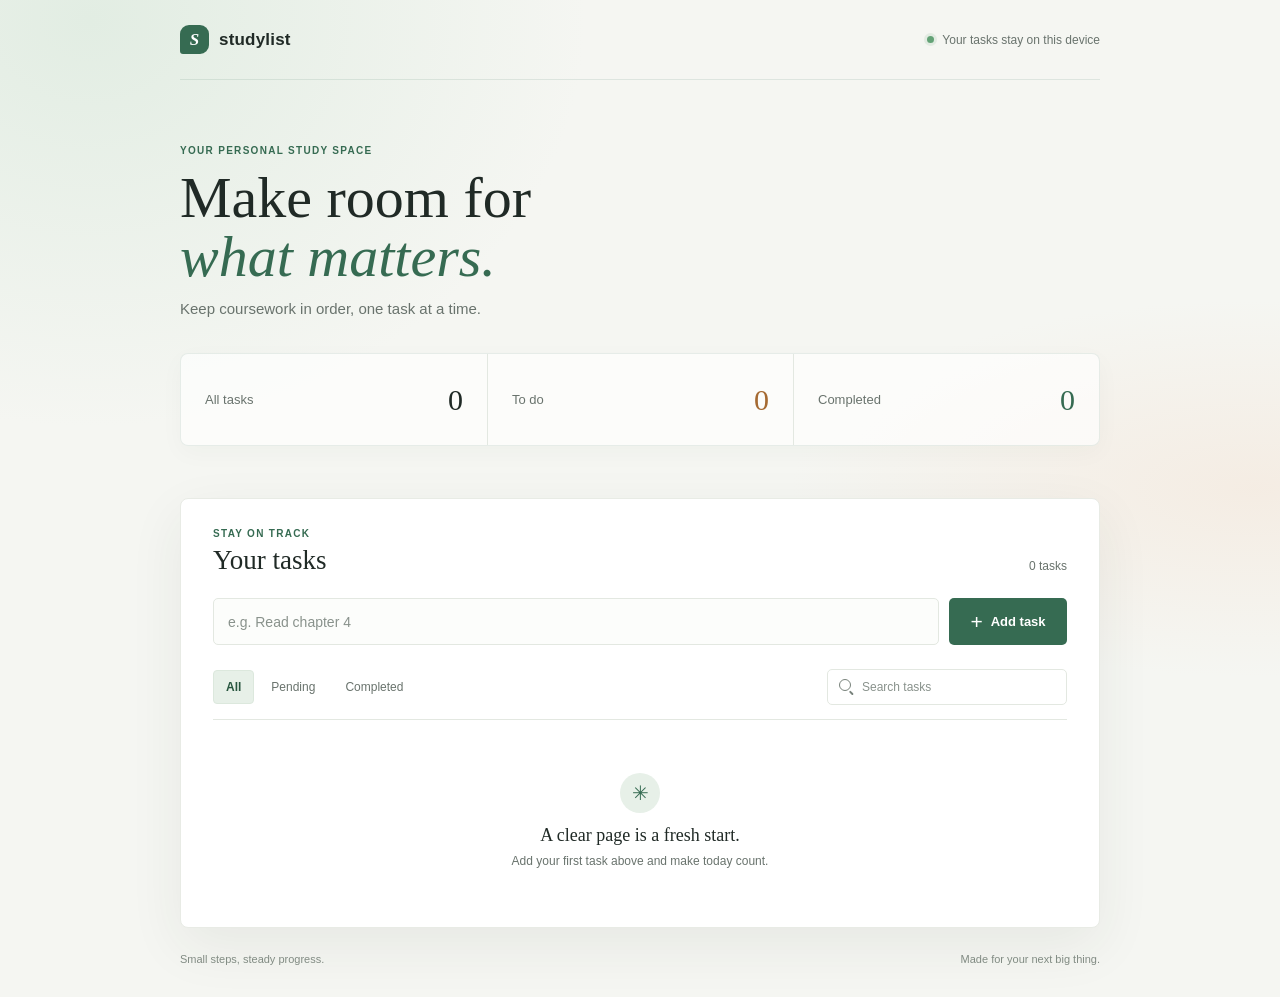
==== index.html @ a967da9e "feat: complete task manager - 4 files" ====
<!doctype html>
<html lang="en">
<head>
  <meta charset="utf-8">
  <meta name="viewport" content="width=device-width, initial-scale=1">
  <meta name="theme-color" content="#f5f6f2">
  <meta name="description" content="A simple, private student task manager that saves tasks in your browser.">
  <title>Studylist | Student Task Manager</title>
  <link rel="stylesheet" href="style.css">
  <script src="script.js" defer></script>
</head>
<body>
  <main class="app-shell">
    <header class="topbar">
      <a class="wordmark" href="#main" aria-label="Studylist home">
        <span class="wordmark-mark" aria-hidden="true">S</span>
        <span>studylist</span>
      </a>
      <p class="privacy-note"><span aria-hidden="true" class="privacy-dot"></span> Your tasks stay on this device</p>
    </header>

    <section class="intro" aria-labelledby="page-title">
      <p class="eyebrow">YOUR PERSONAL STUDY SPACE</p>
      <h1 id="page-title">Make room for<br><span>what matters.</span></h1>
      <p class="intro-copy">Keep coursework in order, one task at a time.</p>
    </section>

    <section class="summary" aria-label="Task summary">
      <article class="summary-item">
        <span class="summary-label">All tasks</span>
        <strong id="total-count" class="summary-value">0</strong>
      </article>
      <article class="summary-item">
        <span class="summary-label">To do</span>
        <strong id="pending-count" class="summary-value">0</strong>
      </article>
      <article class="summary-item">
        <span class="summary-label">Completed</span>
        <strong id="completed-count" class="summary-value">0</strong>
      </article>
    </section>

    <section class="task-area" id="main" aria-labelledby="tasks-heading">
      <div class="section-heading">
        <div>
          <p class="eyebrow">STAY ON TRACK</p>
          <h2 id="tasks-heading">Your tasks</h2>
        </div>
        <span id="task-count-label" class="task-count-label">0 tasks</span>
      </div>

      <form id="task-form" class="task-form" novalidate>
        <label class="visually-hidden" for="task-title">New task title</label>
        <input id="task-title" name="title" type="text" maxlength="160" placeholder="e.g. Read chapter 4" autocomplete="off" aria-describedby="form-feedback">
        <button class="add-button" type="submit"><span aria-hidden="true">+</span> Add task</button>
        <p id="form-feedback" class="form-feedback" role="status" aria-live="polite"></p>
      </form>

      <div class="task-toolbar">
        <div class="filter-group" role="group" aria-label="Filter tasks">
          <button class="filter-button is-active" type="button" data-filter="all" aria-pressed="true">All</button>
          <button class="filter-button" type="button" data-filter="pending" aria-pressed="false">Pending</button>
          <button class="filter-button" type="button" data-filter="completed" aria-pressed="false">Completed</button>
        </div>
        <div class="search-wrap">
          <label class="visually-hidden" for="task-search">Search tasks</label>
          <span class="search-icon" aria-hidden="true"></span>
          <input id="task-search" type="search" placeholder="Search tasks" autocomplete="off">
        </div>
      </div>

      <ul id="task-list" class="task-list" aria-live="polite" aria-relevant="additions removals text"></ul>
      <div id="empty-state" class="empty-state" hidden>
        <span class="empty-icon" aria-hidden="true">✳</span>
        <h3 id="empty-title">A clear page is a fresh start.</h3>
        <p id="empty-message">Add your first task above and make today count.</p>
      </div>
    </section>

    <footer class="footer"><span>Small steps, steady progress.</span><span>Made for your next big thing.</span></footer>
  </main>
</body>
</html>
---- style.css ----
:root {
  color-scheme: light;
  --ink: #202a26;
  --muted: #69736d;
  --paper: #f5f6f2;
  --surface: #fff;
  --line: #e3e8e1;
  --green: #366b52;
  --green-dark: #28563f;
  --green-soft: #e7f0e8;
  --coral: #c35d48;
  --coral-soft: #fbede8;
  --shadow: 0 18px 55px rgb(39 56 44 / 7%);
  font-family: "Avenir Next", Avenir, "Segoe UI", sans-serif;
  font-synthesis: none;
  text-rendering: optimizeLegibility;
}

* { box-sizing: border-box; }

body {
  margin: 0;
  min-width: 320px;
  min-height: 100vh;
  color: var(--ink);
  background:
    radial-gradient(ellipse at 7% 2%, rgb(211 230 215 / 56%), transparent 31rem),
    radial-gradient(ellipse at 98% 49%, rgb(244 226 211 / 48%), transparent 29rem),
    var(--paper);
}

button, input { font: inherit; }
button { color: inherit; }
button:focus-visible, input:focus-visible, a:focus-visible {
  outline: 3px solid #89ad92;
  outline-offset: 3px;
}

.app-shell { width: min(100% - 48px, 920px); margin: 0 auto; }
.topbar { height: 80px; display: flex; align-items: center; justify-content: space-between; border-bottom: 1px solid rgb(54 107 82 / 12%); }
.wordmark { display: inline-flex; align-items: center; gap: 10px; color: var(--ink); text-decoration: none; font-size: 17px; font-weight: 750; letter-spacing: .2px; }
.wordmark-mark { display: grid; width: 29px; height: 29px; place-items: center; border-radius: 9px 9px 9px 3px; color: #fff; background: var(--green); font-family: Georgia, serif; font-size: 17px; font-style: italic; }
.privacy-note { display: flex; align-items: center; gap: 8px; margin: 0; color: var(--muted); font-size: 12px; }
.privacy-dot { width: 7px; height: 7px; border-radius: 50%; background: #63a276; box-shadow: 0 0 0 3px rgb(99 162 118 / 13%); }

.intro { padding: 65px 0 36px; }
.eyebrow { margin: 0 0 12px; color: var(--green); font-size: 10px; font-weight: 800; letter-spacing: 1.3px; }
h1, h2, h3, p { margin-top: 0; }
h1 { margin-bottom: 14px; font-family: Georgia, "Times New Roman", serif; font-size: clamp(43px, 5vw, 58px); font-weight: 500; line-height: 1.02; letter-spacing: 0; }
h1 span { color: var(--green); font-style: italic; }
.intro-copy { margin-bottom: 0; color: var(--muted); font-size: 15px; }

.summary { display: grid; grid-template-columns: repeat(3, 1fr); margin-bottom: 52px; overflow: hidden; border: 1px solid rgb(54 107 82 / 11%); border-radius: 8px; background: rgb(255 255 255 / 64%); box-shadow: 0 7px 24px rgb(39 56 44 / 3%); }
.summary-item { display: flex; min-height: 91px; align-items: center; justify-content: space-between; padding: 18px 24px; }
.summary-item + .summary-item { border-left: 1px solid var(--line); }
.summary-label { color: var(--muted); font-size: 13px; }
.summary-value { font-family: Georgia, "Times New Roman", serif; font-size: 30px; font-weight: 500; }
.summary-item:nth-child(2) .summary-value { color: #a56a32; }
.summary-item:nth-child(3) .summary-value { color: var(--green); }

.task-area { padding: 29px 32px 28px; border: 1px solid #e8ebe5; border-radius: 8px; background: var(--surface); box-shadow: var(--shadow); }
.section-heading { display: flex; align-items: end; justify-content: space-between; margin-bottom: 22px; }
.section-heading .eyebrow { margin-bottom: 6px; }
h2 { margin-bottom: 0; font-family: Georgia, "Times New Roman", serif; font-size: 27px; font-weight: 500; }
.task-count-label { padding-bottom: 3px; color: var(--muted); font-size: 12px; }
.task-form { position: relative; display: grid; grid-template-columns: 1fr auto; gap: 10px; margin-bottom: 24px; }
.task-form input, .search-wrap input { width: 100%; min-width: 0; border: 1px solid var(--line); border-radius: 5px; color: var(--ink); background: #fcfdfb; }
.task-form input { height: 47px; padding: 0 14px; font-size: 14px; }
.task-form input::placeholder, .search-wrap input::placeholder { color: #89928c; }
.add-button { display: inline-flex; min-width: 118px; height: 47px; align-items: center; justify-content: center; gap: 8px; border: 0; border-radius: 5px; color: #fff; background: var(--green); cursor: pointer; font-size: 13px; font-weight: 700; transition: background .15s ease, transform .15s ease; }
.add-button span { font-size: 21px; font-weight: 400; line-height: 1; }
.add-button:hover { background: var(--green-dark); }
.add-button:active { transform: translateY(1px); }
.form-feedback { position: absolute; top: 100%; left: 2px; min-height: 17px; margin: 3px 0 0; color: var(--coral); font-size: 12px; }
.task-toolbar { display: flex; align-items: center; justify-content: space-between; gap: 16px; padding-bottom: 14px; border-bottom: 1px solid var(--line); }
.filter-group { display: flex; align-items: center; gap: 4px; }
.filter-button { min-height: 34px; padding: 0 12px; border: 1px solid transparent; border-radius: 4px; color: var(--muted); background: transparent; cursor: pointer; font-size: 12px; transition: color .15s ease, background .15s ease, border-color .15s ease; }
.filter-button:hover { color: var(--green-dark); background: #f5f8f4; }
.filter-button.is-active { border-color: #dce8dd; color: var(--green-dark); background: var(--green-soft); font-weight: 700; }
.search-wrap { position: relative; width: min(240px, 42%); }
.search-wrap input { height: 36px; padding: 0 12px 0 34px; background: #fff; font-size: 12px; }
.search-icon { position: absolute; z-index: 1; top: 10px; left: 12px; width: 12px; height: 12px; border: 1.6px solid #78827b; border-radius: 50%; pointer-events: none; }
.search-icon::after { position: absolute; right: -4px; bottom: -3px; width: 5px; height: 1.5px; transform: rotate(45deg); border-radius: 2px; background: #78827b; content: ""; }

.task-list { display: grid; gap: 9px; margin: 0; padding: 15px 0 0; list-style: none; }
.task-row { display: grid; grid-template-columns: 22px 1fr auto; align-items: center; gap: 12px; min-height: 62px; padding: 10px 11px; border: 1px solid #edf0eb; border-radius: 5px; animation: arrive .22s ease both; }
@keyframes arrive { from { opacity: 0; transform: translateY(4px); } to { opacity: 1; transform: translateY(0); } }
.toggle-button { display: grid; width: 22px; height: 22px; place-items: center; padding: 0; border: 1.5px solid #b8c2b9; border-radius: 50%; color: #fff; background: #fff; cursor: pointer; transition: border-color .15s ease, background .15s ease; }
.toggle-button:hover { border-color: var(--green); }
.task-row.is-completed .toggle-button { border-color: var(--green); background: var(--green); }
.checkmark { display: none; width: 9px; height: 5px; transform: rotate(-45deg); border-bottom: 1.5px solid #fff; border-left: 1.5px solid #fff; }
.task-row.is-completed .checkmark { display: block; }
.task-title { min-width: 0; overflow-wrap: anywhere; color: #2e3732; font-size: 13px; line-height: 1.45; }
.task-row.is-completed .task-title { color: #929a94; text-decoration: line-through; text-decoration-color: #aeb8b0; }
.task-actions { display: flex; align-items: center; gap: 12px; }
.status-badge { padding: 5px 8px; border-radius: 3px; color: #956329; background: #faf1e2; font-size: 10px; font-weight: 700; white-space: nowrap; }
.task-row.is-completed .status-badge { color: var(--green); background: var(--green-soft); }
.delete-button { display: grid; width: 30px; height: 30px; place-items: center; padding: 0; border: 0; border-radius: 4px; color: #9aa29c; background: transparent; cursor: pointer; font-size: 18px; line-height: 1; transition: color .15s ease, background .15s ease; }
.delete-button:hover { color: var(--coral); background: var(--coral-soft); }
.empty-state { padding: 38px 12px 29px; text-align: center; }
.empty-state[hidden] { display: none; }
.empty-icon { display: inline-grid; width: 40px; height: 40px; place-items: center; margin-bottom: 12px; border-radius: 50%; color: var(--green); background: var(--green-soft); font-size: 20px; }
.empty-state h3 { margin-bottom: 6px; font-family: Georgia, "Times New Roman", serif; font-size: 18px; font-weight: 500; }
.empty-state p { margin-bottom: 0; color: var(--muted); font-size: 12px; line-height: 1.5; }
.visually-hidden { position: absolute; width: 1px; height: 1px; padding: 0; overflow: hidden; clip: rect(0, 0, 0, 0); white-space: nowrap; border: 0; }
.footer { display: flex; justify-content: space-between; padding: 25px 0 32px; color: #818b83; font-size: 11px; }

@media (max-width: 640px) {
  .app-shell { width: min(100% - 32px, 500px); }
  .topbar { height: 67px; }
  .privacy-note { font-size: 10px; }
  .intro { padding: 46px 0 27px; }
  h1 { font-size: 45px; }
  .intro-copy { font-size: 13px; }
  .summary { margin-bottom: 30px; }
  .summary-item { min-height: 74px; align-items: flex-start; flex-direction: column-reverse; justify-content: center; gap: 3px; padding: 12px; }
  .summary-label { font-size: 11px; }
  .summary-value { font-size: 25px; }
  .task-area { padding: 22px 16px 19px; }
  .section-heading { margin-bottom: 19px; }
  h2 { font-size: 24px; }
  .task-form { grid-template-columns: 1fr auto; gap: 7px; margin-bottom: 29px; }
  .task-form input { height: 45px; padding: 0 10px; font-size: 13px; }
  .add-button { min-width: 95px; height: 45px; gap: 4px; font-size: 12px; }
  .task-toolbar { align-items: stretch; flex-direction: column-reverse; gap: 10px; }
  .search-wrap { width: 100%; }
  .search-wrap input { height: 39px; font-size: 13px; }
  .search-icon { top: 11px; }
  .filter-group { justify-content: space-between; }
  .filter-button { flex: 1; }
  .task-list { padding-top: 11px; }
  .task-row { grid-template-columns: 22px minmax(0, 1fr) auto; gap: 8px; padding: 9px 7px; }
  .task-actions { gap: 5px; }
  .status-badge { padding: 4px 6px; font-size: 9px; }
  .delete-button { width: 27px; height: 27px; }
  .footer { gap: 12px; font-size: 9px; }
}

@media (max-width: 370px) {
  .app-shell { width: calc(100% - 24px); }
  .privacy-note { font-size: 9px; }
  h1 { font-size: 38px; }
  .task-area { padding-right: 12px; padding-left: 12px; }
  .task-actions { gap: 2px; }
  .status-badge { padding-right: 4px; padding-left: 4px; }
}
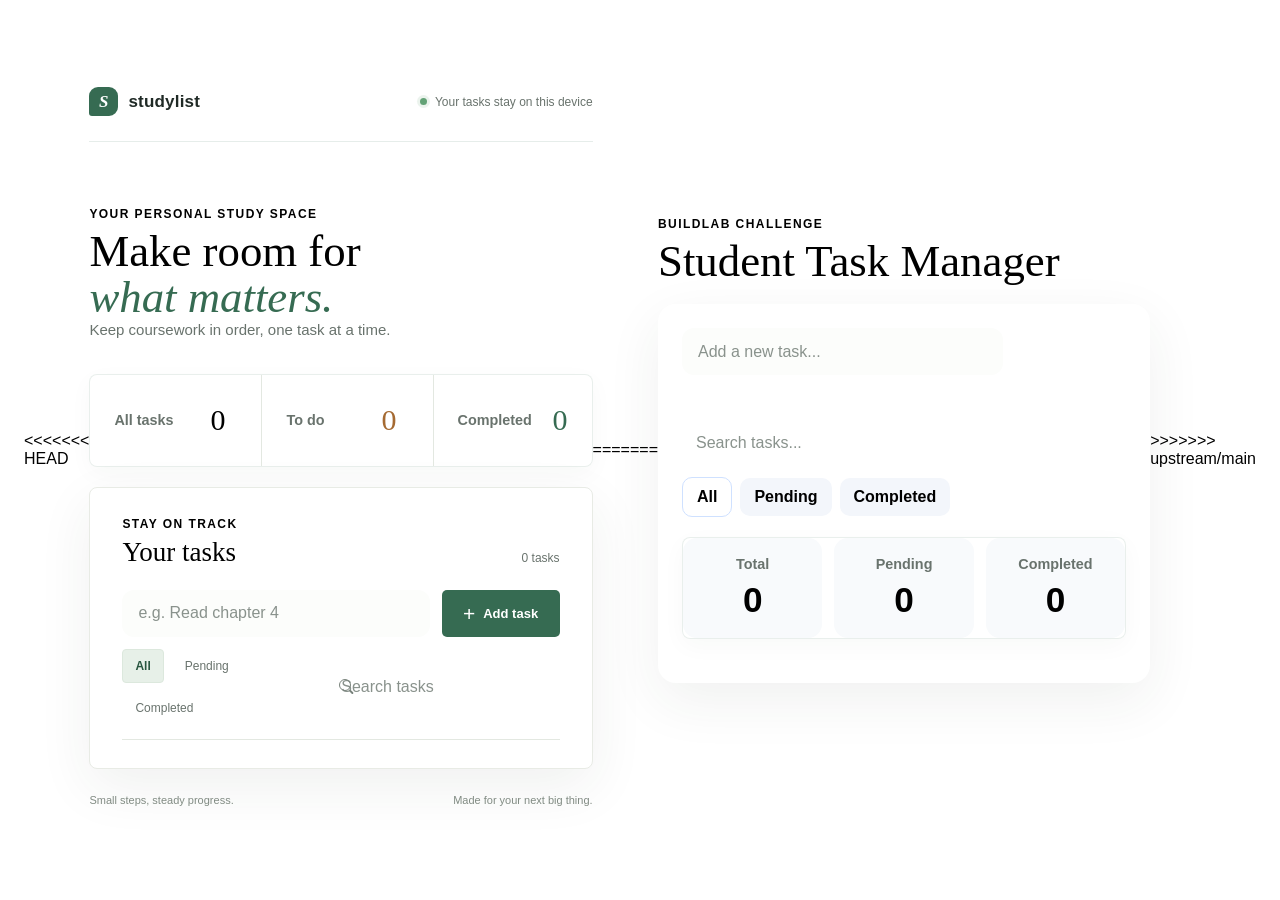
==== commit 5f56b88a: "fix: resolve merge conflicts with main" ====
--- a/index.html
+++ b/index.html
@@ -1,3 +1,4 @@
+<<<<<<< HEAD
 <!doctype html>
 <html lang="en">
 <head>
@@ -81,3 +82,79 @@
   </main>
 </body>
 </html>
+=======
+<!DOCTYPE html>
+<html lang="en">
+  <head>
+    <meta charset="UTF-8" />
+    <meta name="viewport" content="width=device-width, initial-scale=1.0" />
+    <title>Student Task Manager</title>
+    <link rel="stylesheet" href="style.css" />
+  </head>
+  <body>
+    <div class="app">
+      <header class="header">
+        <div>
+          <p class="eyebrow">BuildLab Challenge</p>
+          <h1>Student Task Manager</h1>
+        </div>
+      </header>
+
+      <main class="panel">
+        <form id="task-form" class="task-form" novalidate>
+          <label for="task-input" class="sr-only">Add a task</label>
+          <input
+            id="task-input"
+            type="text"
+            maxlength="120"
+            placeholder="Add a new task..."
+            aria-label="Task title"
+          />
+          <button type="submit" class="primary-btn">Add Task</button>
+        </form>
+
+        <p id="feedback" class="feedback" aria-live="polite"></p>
+
+        <section class="toolbar" aria-label="Task controls">
+          <div class="search-wrap">
+            <label for="search-input" class="sr-only">Search tasks</label>
+            <input
+              id="search-input"
+              type="search"
+              placeholder="Search tasks..."
+              aria-label="Search tasks"
+            />
+          </div>
+
+          <div class="filter-group" role="group" aria-label="Filter tasks">
+            <button class="filter-btn active" data-filter="all" type="button">All</button>
+            <button class="filter-btn" data-filter="pending" type="button">Pending</button>
+            <button class="filter-btn" data-filter="completed" type="button">Completed</button>
+          </div>
+        </section>
+
+        <section class="summary" aria-label="Task summary">
+          <div class="summary-card">
+            <span class="summary-label">Total</span>
+            <strong id="total-count">0</strong>
+          </div>
+          <div class="summary-card">
+            <span class="summary-label">Pending</span>
+            <strong id="pending-count">0</strong>
+          </div>
+          <div class="summary-card">
+            <span class="summary-label">Completed</span>
+            <strong id="completed-count">0</strong>
+          </div>
+        </section>
+
+        <section>
+          <ul id="task-list" class="task-list" aria-live="polite"></ul>
+        </section>
+      </main>
+    </div>
+
+    <script src="script.js"></script>
+  </body>
+</html>
+>>>>>>> upstream/main
--- a/style.css
+++ b/style.css
@@ -1,4 +1,5 @@
 :root {
+<<<<<<< HEAD
   color-scheme: light;
   --ink: #202a26;
   --muted: #69736d;
@@ -144,3 +145,360 @@
   .task-actions { gap: 2px; }
   .status-badge { padding-right: 4px; padding-left: 4px; }
 }
+=======
+  --bg: #f4f7fb;
+  --panel: #ffffff;
+  --primary: #2f6fed;
+  --primary-dark: #1f56c5;
+  --accent: #eaf1ff;
+  --text: #1f2937;
+  --muted: #6b7280;
+  --border: #dfe7f5;
+  --completed: #1f9d68;
+  --completed-soft: #e9f9f1;
+  --danger: #d93b4f;
+  --danger-soft: #fdecef;
+  --shadow: 0 10px 30px rgba(31, 41, 55, 0.08);
+}
+
+* {
+  box-sizing: border-box;
+}
+
+html, body {
+  margin: 0;
+  min-height: 100%;
+  font-family: Arial, Helvetica, sans-serif;
+  background: var(--bg);
+  color: var(--text);
+}
+
+body {
+  min-height: 100vh;
+  display: flex;
+  align-items: center;
+  justify-content: center;
+  padding: 24px;
+}
+
+button, input {
+  font: inherit;
+}
+
+.app {
+  width: min(100%, 900px);
+}
+
+.header {
+  margin-bottom: 20px;
+}
+
+.eyebrow {
+  margin: 0 0 8px;
+  text-transform: uppercase;
+  letter-spacing: 0.12em;
+  font-size: 0.75rem;
+  color: var(--primary);
+  font-weight: 700;
+}
+
+h1 {
+  margin: 0;
+  font-size: clamp(2rem, 4vw, 2.8rem);
+}
+
+.panel {
+  background: var(--panel);
+  border: 1px solid var(--border);
+  border-radius: 18px;
+  box-shadow: var(--shadow);
+  padding: 24px;
+}
+
+.task-form {
+  display: flex;
+  gap: 12px;
+  align-items: center;
+  margin-bottom: 12px;
+}
+
+.task-form input {
+  flex: 1;
+  min-width: 0;
+  border: 1px solid var(--border);
+  border-radius: 12px;
+  padding: 14px 16px;
+  font-size: 1rem;
+  transition: border-color 0.2s ease, box-shadow 0.2s ease;
+}
+
+.task-form input:focus,
+.search-wrap input:focus {
+  outline: none;
+  border-color: var(--primary);
+  box-shadow: 0 0 0 3px rgba(47, 111, 237, 0.12);
+}
+
+.primary-btn,
+.filter-btn,
+.task-toggle,
+.task-delete {
+  border: none;
+  border-radius: 10px;
+  cursor: pointer;
+  transition: transform 0.2s ease, opacity 0.2s ease;
+}
+
+.primary-btn:hover,
+.filter-btn:hover,
+.task-toggle:hover,
+.task-delete:hover {
+  transform: translateY(-1px);
+}
+
+.primary-btn {
+  background: var(--primary);
+  color: white;
+  padding: 14px 20px;
+  font-weight: 700;
+}
+
+.primary-btn:hover {
+  background: var(--primary-dark);
+}
+
+.feedback {
+  min-height: 22px;
+  margin: 0 0 16px;
+  color: var(--danger);
+  font-weight: 600;
+}
+
+.toolbar {
+  display: flex;
+  justify-content: space-between;
+  gap: 16px;
+  align-items: center;
+  flex-wrap: wrap;
+  margin-bottom: 20px;
+}
+
+.search-wrap {
+  flex: 1 1 260px;
+}
+
+.search-wrap input {
+  width: 100%;
+  border: 1px solid var(--border);
+  border-radius: 12px;
+  padding: 12px 14px;
+  font-size: 1rem;
+}
+
+.filter-group {
+  display: flex;
+  gap: 8px;
+  flex-wrap: wrap;
+}
+
+.filter-btn {
+  background: #f3f6fb;
+  color: var(--text);
+  padding: 10px 14px;
+  font-weight: 600;
+}
+
+.filter-btn.active {
+  background: var(--accent);
+  color: var(--primary);
+  border: 1px solid #cfe1ff;
+}
+
+.summary {
+  display: grid;
+  grid-template-columns: repeat(3, minmax(0, 1fr));
+  gap: 12px;
+  margin-bottom: 20px;
+}
+
+.summary-card {
+  background: #f8fafc;
+  border: 1px solid var(--border);
+  border-radius: 14px;
+  padding: 18px 16px;
+  display: flex;
+  flex-direction: column;
+  gap: 8px;
+  align-items: center;
+  justify-content: center;
+  text-align: center;
+}
+
+.summary-label {
+  color: var(--muted);
+  font-weight: 600;
+  font-size: 0.9rem;
+}
+
+.summary-card strong {
+  font-size: clamp(1.6rem, 3vw, 2.2rem);
+}
+
+.task-list {
+  list-style: none;
+  margin: 0;
+  padding: 0;
+  display: flex;
+  flex-direction: column;
+  gap: 12px;
+}
+
+.task-item {
+  display: flex;
+  align-items: center;
+  justify-content: space-between;
+  gap: 12px;
+  background: #f9fbff;
+  border: 1px solid var(--border);
+  border-radius: 14px;
+  padding: 14px 16px;
+}
+
+.task-main {
+  display: flex;
+  align-items: center;
+  gap: 12px;
+  min-width: 0;
+  flex: 1;
+}
+
+.task-status {
+  width: 18px;
+  height: 18px;
+  border: 2px solid var(--muted);
+  border-radius: 50%;
+  background: white;
+  display: inline-flex;
+  align-items: center;
+  justify-content: center;
+  flex-shrink: 0;
+  position: relative;
+}
+
+.task-item.completed .task-status {
+  background: var(--completed-soft);
+  border-color: var(--completed);
+}
+
+.task-item.completed .task-status::after {
+  content: "";
+  width: 8px;
+  height: 8px;
+  border-radius: 50%;
+  background: var(--completed);
+}
+
+.task-text {
+  font-size: 1rem;
+  word-break: break-word;
+  min-width: 0;
+}
+
+.task-item.completed .task-text {
+  text-decoration: line-through;
+  color: var(--muted);
+}
+
+.task-meta {
+  display: flex;
+  align-items: center;
+  gap: 8px;
+  flex-shrink: 0;
+}
+
+.task-toggle {
+  background: #e8f4ee;
+  color: #0f7a4a;
+  padding: 8px 10px;
+  font-weight: 700;
+  min-width: 92px;
+}
+
+.task-delete {
+  background: var(--danger-soft);
+  color: var(--danger);
+  padding: 8px 10px;
+  font-weight: 700;
+}
+
+.empty-state {
+  border: 1px dashed var(--border);
+  border-radius: 14px;
+  padding: 32px 20px;
+  text-align: center;
+  color: var(--muted);
+  background: #fbfcff;
+  font-size: 1rem;
+}
+
+.sr-only {
+  position: absolute;
+  width: 1px;
+  height: 1px;
+  padding: 0;
+  margin: -1px;
+  overflow: hidden;
+  clip: rect(0, 0, 0, 0);
+  border: 0;
+}
+
+@media (max-width: 640px) {
+  body {
+    padding: 16px;
+  }
+
+  .panel {
+    padding: 18px;
+  }
+
+  .task-form {
+    flex-direction: column;
+    align-items: stretch;
+  }
+
+  .primary-btn {
+    width: 100%;
+  }
+
+  .toolbar {
+    align-items: stretch;
+  }
+
+  .filter-group {
+    width: 100%;
+  }
+
+  .filter-btn {
+    flex: 1;
+  }
+
+  .summary {
+    grid-template-columns: 1fr;
+  }
+
+  .task-item {
+    flex-direction: column;
+    align-items: stretch;
+  }
+
+  .task-meta {
+    width: 100%;
+    justify-content: space-between;
+  }
+
+  .task-toggle,
+  .task-delete {
+    flex: 1;
+  }
+}
+>>>>>>> upstream/main
--- a/style.css
+++ b/style.css
@@ -1,4 +1,5 @@
 :root {
+<<<<<<< HEAD
   color-scheme: light;
   --ink: #202a26;
   --muted: #69736d;
@@ -144,3 +145,360 @@
   .task-actions { gap: 2px; }
   .status-badge { padding-right: 4px; padding-left: 4px; }
 }
+=======
+  --bg: #f4f7fb;
+  --panel: #ffffff;
+  --primary: #2f6fed;
+  --primary-dark: #1f56c5;
+  --accent: #eaf1ff;
+  --text: #1f2937;
+  --muted: #6b7280;
+  --border: #dfe7f5;
+  --completed: #1f9d68;
+  --completed-soft: #e9f9f1;
+  --danger: #d93b4f;
+  --danger-soft: #fdecef;
+  --shadow: 0 10px 30px rgba(31, 41, 55, 0.08);
+}
+
+* {
+  box-sizing: border-box;
+}
+
+html, body {
+  margin: 0;
+  min-height: 100%;
+  font-family: Arial, Helvetica, sans-serif;
+  background: var(--bg);
+  color: var(--text);
+}
+
+body {
+  min-height: 100vh;
+  display: flex;
+  align-items: center;
+  justify-content: center;
+  padding: 24px;
+}
+
+button, input {
+  font: inherit;
+}
+
+.app {
+  width: min(100%, 900px);
+}
+
+.header {
+  margin-bottom: 20px;
+}
+
+.eyebrow {
+  margin: 0 0 8px;
+  text-transform: uppercase;
+  letter-spacing: 0.12em;
+  font-size: 0.75rem;
+  color: var(--primary);
+  font-weight: 700;
+}
+
+h1 {
+  margin: 0;
+  font-size: clamp(2rem, 4vw, 2.8rem);
+}
+
+.panel {
+  background: var(--panel);
+  border: 1px solid var(--border);
+  border-radius: 18px;
+  box-shadow: var(--shadow);
+  padding: 24px;
+}
+
+.task-form {
+  display: flex;
+  gap: 12px;
+  align-items: center;
+  margin-bottom: 12px;
+}
+
+.task-form input {
+  flex: 1;
+  min-width: 0;
+  border: 1px solid var(--border);
+  border-radius: 12px;
+  padding: 14px 16px;
+  font-size: 1rem;
+  transition: border-color 0.2s ease, box-shadow 0.2s ease;
+}
+
+.task-form input:focus,
+.search-wrap input:focus {
+  outline: none;
+  border-color: var(--primary);
+  box-shadow: 0 0 0 3px rgba(47, 111, 237, 0.12);
+}
+
+.primary-btn,
+.filter-btn,
+.task-toggle,
+.task-delete {
+  border: none;
+  border-radius: 10px;
+  cursor: pointer;
+  transition: transform 0.2s ease, opacity 0.2s ease;
+}
+
+.primary-btn:hover,
+.filter-btn:hover,
+.task-toggle:hover,
+.task-delete:hover {
+  transform: translateY(-1px);
+}
+
+.primary-btn {
+  background: var(--primary);
+  color: white;
+  padding: 14px 20px;
+  font-weight: 700;
+}
+
+.primary-btn:hover {
+  background: var(--primary-dark);
+}
+
+.feedback {
+  min-height: 22px;
+  margin: 0 0 16px;
+  color: var(--danger);
+  font-weight: 600;
+}
+
+.toolbar {
+  display: flex;
+  justify-content: space-between;
+  gap: 16px;
+  align-items: center;
+  flex-wrap: wrap;
+  margin-bottom: 20px;
+}
+
+.search-wrap {
+  flex: 1 1 260px;
+}
+
+.search-wrap input {
+  width: 100%;
+  border: 1px solid var(--border);
+  border-radius: 12px;
+  padding: 12px 14px;
+  font-size: 1rem;
+}
+
+.filter-group {
+  display: flex;
+  gap: 8px;
+  flex-wrap: wrap;
+}
+
+.filter-btn {
+  background: #f3f6fb;
+  color: var(--text);
+  padding: 10px 14px;
+  font-weight: 600;
+}
+
+.filter-btn.active {
+  background: var(--accent);
+  color: var(--primary);
+  border: 1px solid #cfe1ff;
+}
+
+.summary {
+  display: grid;
+  grid-template-columns: repeat(3, minmax(0, 1fr));
+  gap: 12px;
+  margin-bottom: 20px;
+}
+
+.summary-card {
+  background: #f8fafc;
+  border: 1px solid var(--border);
+  border-radius: 14px;
+  padding: 18px 16px;
+  display: flex;
+  flex-direction: column;
+  gap: 8px;
+  align-items: center;
+  justify-content: center;
+  text-align: center;
+}
+
+.summary-label {
+  color: var(--muted);
+  font-weight: 600;
+  font-size: 0.9rem;
+}
+
+.summary-card strong {
+  font-size: clamp(1.6rem, 3vw, 2.2rem);
+}
+
+.task-list {
+  list-style: none;
+  margin: 0;
+  padding: 0;
+  display: flex;
+  flex-direction: column;
+  gap: 12px;
+}
+
+.task-item {
+  display: flex;
+  align-items: center;
+  justify-content: space-between;
+  gap: 12px;
+  background: #f9fbff;
+  border: 1px solid var(--border);
+  border-radius: 14px;
+  padding: 14px 16px;
+}
+
+.task-main {
+  display: flex;
+  align-items: center;
+  gap: 12px;
+  min-width: 0;
+  flex: 1;
+}
+
+.task-status {
+  width: 18px;
+  height: 18px;
+  border: 2px solid var(--muted);
+  border-radius: 50%;
+  background: white;
+  display: inline-flex;
+  align-items: center;
+  justify-content: center;
+  flex-shrink: 0;
+  position: relative;
+}
+
+.task-item.completed .task-status {
+  background: var(--completed-soft);
+  border-color: var(--completed);
+}
+
+.task-item.completed .task-status::after {
+  content: "";
+  width: 8px;
+  height: 8px;
+  border-radius: 50%;
+  background: var(--completed);
+}
+
+.task-text {
+  font-size: 1rem;
+  word-break: break-word;
+  min-width: 0;
+}
+
+.task-item.completed .task-text {
+  text-decoration: line-through;
+  color: var(--muted);
+}
+
+.task-meta {
+  display: flex;
+  align-items: center;
+  gap: 8px;
+  flex-shrink: 0;
+}
+
+.task-toggle {
+  background: #e8f4ee;
+  color: #0f7a4a;
+  padding: 8px 10px;
+  font-weight: 700;
+  min-width: 92px;
+}
+
+.task-delete {
+  background: var(--danger-soft);
+  color: var(--danger);
+  padding: 8px 10px;
+  font-weight: 700;
+}
+
+.empty-state {
+  border: 1px dashed var(--border);
+  border-radius: 14px;
+  padding: 32px 20px;
+  text-align: center;
+  color: var(--muted);
+  background: #fbfcff;
+  font-size: 1rem;
+}
+
+.sr-only {
+  position: absolute;
+  width: 1px;
+  height: 1px;
+  padding: 0;
+  margin: -1px;
+  overflow: hidden;
+  clip: rect(0, 0, 0, 0);
+  border: 0;
+}
+
+@media (max-width: 640px) {
+  body {
+    padding: 16px;
+  }
+
+  .panel {
+    padding: 18px;
+  }
+
+  .task-form {
+    flex-direction: column;
+    align-items: stretch;
+  }
+
+  .primary-btn {
+    width: 100%;
+  }
+
+  .toolbar {
+    align-items: stretch;
+  }
+
+  .filter-group {
+    width: 100%;
+  }
+
+  .filter-btn {
+    flex: 1;
+  }
+
+  .summary {
+    grid-template-columns: 1fr;
+  }
+
+  .task-item {
+    flex-direction: column;
+    align-items: stretch;
+  }
+
+  .task-meta {
+    width: 100%;
+    justify-content: space-between;
+  }
+
+  .task-toggle,
+  .task-delete {
+    flex: 1;
+  }
+}
+>>>>>>> upstream/main
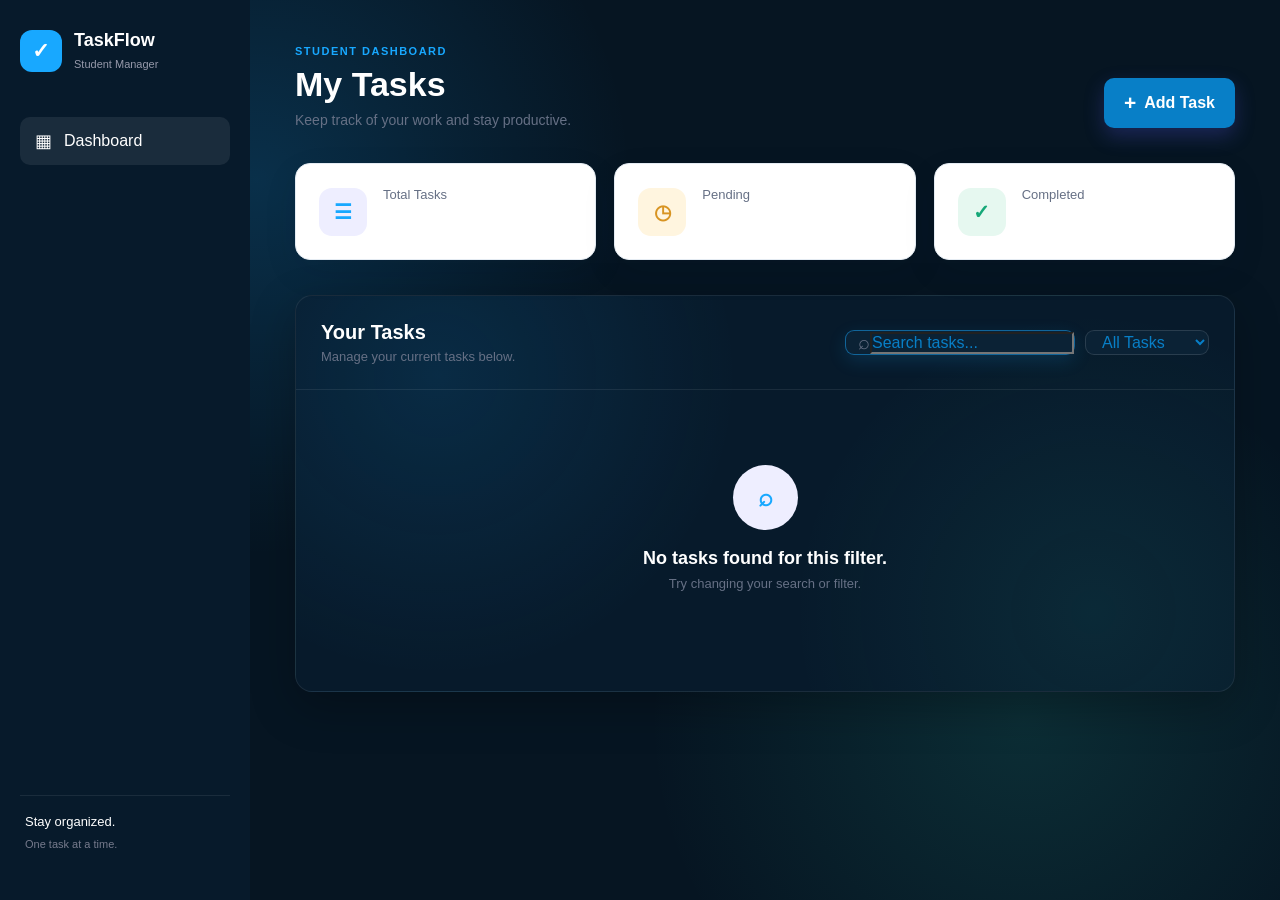
==== commit 98445b9f: "Build student task manager" ====
--- a/index.html
+++ b/index.html
@@ -1,160 +1,245 @@
-<<<<<<< HEAD
-<!doctype html>
+<!DOCTYPE html>
 <html lang="en">
 <head>
-  <meta charset="utf-8">
-  <meta name="viewport" content="width=device-width, initial-scale=1">
-  <meta name="theme-color" content="#f5f6f2">
-  <meta name="description" content="A simple, private student task manager that saves tasks in your browser.">
-  <title>Studylist | Student Task Manager</title>
-  <link rel="stylesheet" href="style.css">
-  <script src="script.js" defer></script>
+    <meta charset="UTF-8">
+    <meta name="viewport" content="width=device-width, initial-scale=1.0">
+
+    <meta
+        name="description"
+        content="A responsive student task manager built with HTML, CSS and JavaScript."
+    >
+
+    <title>Student Task Manager</title>
+
+    <link rel="stylesheet" href="style.css">
 </head>
+
 <body>
-  <main class="app-shell">
-    <header class="topbar">
-      <a class="wordmark" href="#main" aria-label="Studylist home">
-        <span class="wordmark-mark" aria-hidden="true">S</span>
-        <span>studylist</span>
-      </a>
-      <p class="privacy-note"><span aria-hidden="true" class="privacy-dot"></span> Your tasks stay on this device</p>
-    </header>
-
-    <section class="intro" aria-labelledby="page-title">
-      <p class="eyebrow">YOUR PERSONAL STUDY SPACE</p>
-      <h1 id="page-title">Make room for<br><span>what matters.</span></h1>
-      <p class="intro-copy">Keep coursework in order, one task at a time.</p>
-    </section>
-
-    <section class="summary" aria-label="Task summary">
-      <article class="summary-item">
-        <span class="summary-label">All tasks</span>
-        <strong id="total-count" class="summary-value">0</strong>
-      </article>
-      <article class="summary-item">
-        <span class="summary-label">To do</span>
-        <strong id="pending-count" class="summary-value">0</strong>
-      </article>
-      <article class="summary-item">
-        <span class="summary-label">Completed</span>
-        <strong id="completed-count" class="summary-value">0</strong>
-      </article>
-    </section>
-
-    <section class="task-area" id="main" aria-labelledby="tasks-heading">
-      <div class="section-heading">
-        <div>
-          <p class="eyebrow">STAY ON TRACK</p>
-          <h2 id="tasks-heading">Your tasks</h2>
+
+    <!-- Welcome Screen -->
+     <div class="welcome-screen" id="welcomeScreen">
+        <div class="welcome-glow glow-one"></div>
+        <div class="welcome-glow glow-two"></div>
+
+        <div class="welcome-content">
+            <div class="welcome-logo"></div>
+
+            <p class="welcome-label">STUDENT TASK MANAGEMENT</p>
+            <h1>Welcome to <span>TaskFlow</span></h1>
+            <p class="welcome-text">
+                Stay organized, stay focused, and get things done.
+            </p>
+            <div class="welcome-loader">
+                <span></span>
+                <span></span>
+                <span></span>
+            </div>
         </div>
-        <span id="task-count-label" class="task-count-label">0 tasks</span>
-      </div>
-
-      <form id="task-form" class="task-form" novalidate>
-        <label class="visually-hidden" for="task-title">New task title</label>
-        <input id="task-title" name="title" type="text" maxlength="160" placeholder="e.g. Read chapter 4" autocomplete="off" aria-describedby="form-feedback">
-        <button class="add-button" type="submit"><span aria-hidden="true">+</span> Add task</button>
-        <p id="form-feedback" class="form-feedback" role="status" aria-live="polite"></p>
-      </form>
-
-      <div class="task-toolbar">
-        <div class="filter-group" role="group" aria-label="Filter tasks">
-          <button class="filter-button is-active" type="button" data-filter="all" aria-pressed="true">All</button>
-          <button class="filter-button" type="button" data-filter="pending" aria-pressed="false">Pending</button>
-          <button class="filter-button" type="button" data-filter="completed" aria-pressed="false">Completed</button>
+     </div>
+
+    <div class="app">
+
+        <!-- Sidebar -->
+        <aside class="sidebar">
+            <div class="brand">
+                <div class="brand-icon">✓</div>
+
+                <div>
+                    <h2>TaskFlow</h2>
+                    <span>Student Manager</span>
+                </div>
+            </div>
+
+            <nav class="navigation">
+                <button class="nav-item active">
+                    <span>▦</span>
+                    Dashboard
+                </button>
+            </nav>
+
+            <div class="sidebar-footer">
+                <p>Stay organized.</p>
+                <span>One task at a time.</span>
+            </div>
+        </aside>
+
+
+        <!-- Main Content -->
+        <main class="main-content">
+
+            <!-- Top Header -->
+            <header class="topbar">
+
+                <div>
+                    <p class="eyebrow">STUDENT DASHBOARD</p>
+                    <h1>My Tasks</h1>
+                    <p class="subtitle">
+                        Keep track of your work and stay productive.
+                    </p>
+                </div>
+
+                <button class="add-task-btn" id="openModalBtn">
+                    <span>+</span>
+                    Add Task
+                </button>
+
+            </header>
+
+
+            <!-- Statistics -->
+            <section class="stats-grid">
+
+                <div class="stat-card">
+                    <div class="stat-icon total-icon">☰</div>
+
+                    <div>
+                        <p>Total Tasks</p>
+                        <h2 id="totalCount">0</h2>
+                    </div>
+                </div>
+
+                <div class="stat-card">
+                    <div class="stat-icon pending-icon">◷</div>
+
+                    <div>
+                        <p>Pending</p>
+                        <h2 id="pendingCount">0</h2>
+                    </div>
+                </div>
+
+                <div class="stat-card">
+                    <div class="stat-icon completed-icon">✓</div>
+
+                    <div>
+                        <p>Completed</p>
+                        <h2 id="completedCount">0</h2>
+                    </div>
+                </div>
+
+            </section>
+
+
+            <!-- Task Section -->
+            <section class="task-section">
+
+                <div class="section-header">
+
+                    <div>
+                        <h2>Your Tasks</h2>
+                        <p>Manage your current tasks below.</p>
+                    </div>
+
+                    <div class="controls">
+
+                        <div class="search-box">
+                            <span>⌕</span>
+
+                            <input
+                                type="text"
+                                id="searchInput"
+                                placeholder="Search tasks..."
+                            >
+                        </div>
+
+                        <select id="filterSelect">
+                            <option value="all">All Tasks</option>
+                            <option value="pending">Pending</option>
+                            <option value="completed">Completed</option>
+                        </select>
+
+                    </div>
+
+                </div>
+
+
+                <!-- Tasks -->
+                <div class="task-list" id="taskList">
+
+                    <div class="empty-state" id="emptyState">
+
+                        <div class="empty-icon">✓</div>
+
+                        <h3>No tasks yet</h3>
+
+                        <p>
+                            Add your first task and start getting things done.
+                        </p>
+
+                        <button id="emptyAddBtn">
+                            Add Your First Task
+                        </button>
+
+                    </div>
+
+                </div>
+
+            </section>
+
+        </main>
+
+    </div>
+
+
+    <!-- Add Task Modal -->
+    <div class="modal-overlay" id="modalOverlay">
+
+        <div class="modal">
+
+            <div class="modal-header">
+                <div>
+                    <p class="eyebrow">NEW TASK</p>
+                    <h2>Create a Task</h2>
+                </div>
+
+                <button class="close-btn" id="closeModalBtn">
+                    ×
+                </button>
+            </div>
+
+
+            <form id="taskForm">
+
+                <label for="taskInput">
+                    Task title
+                </label>
+
+                <input
+                    type="text"
+                    id="taskInput"
+                    placeholder="e.g. Complete mathematics assignment"
+                    autocomplete="off"
+                >
+
+                <p class="form-error" id="formError"></p>
+
+                <div class="modal-actions">
+
+                    <button
+                        type="button"
+                        class="cancel-btn"
+                        id="cancelBtn"
+                    >
+                        Cancel
+                    </button>
+
+                    <button
+                        type="submit"
+                        class="save-btn"
+                    >
+                        Create Task
+                    </button>
+
+                </div>
+
+            </form>
+
         </div>
-        <div class="search-wrap">
-          <label class="visually-hidden" for="task-search">Search tasks</label>
-          <span class="search-icon" aria-hidden="true"></span>
-          <input id="task-search" type="search" placeholder="Search tasks" autocomplete="off">
-        </div>
-      </div>
-
-      <ul id="task-list" class="task-list" aria-live="polite" aria-relevant="additions removals text"></ul>
-      <div id="empty-state" class="empty-state" hidden>
-        <span class="empty-icon" aria-hidden="true">✳</span>
-        <h3 id="empty-title">A clear page is a fresh start.</h3>
-        <p id="empty-message">Add your first task above and make today count.</p>
-      </div>
-    </section>
-
-    <footer class="footer"><span>Small steps, steady progress.</span><span>Made for your next big thing.</span></footer>
-  </main>
+
+    </div>
+
+
+    <!-- JavaScript -->
+    <script src="script.js"></script>
+
 </body>
-</html>
-=======
-<!DOCTYPE html>
-<html lang="en">
-  <head>
-    <meta charset="UTF-8" />
-    <meta name="viewport" content="width=device-width, initial-scale=1.0" />
-    <title>Student Task Manager</title>
-    <link rel="stylesheet" href="style.css" />
-  </head>
-  <body>
-    <div class="app">
-      <header class="header">
-        <div>
-          <p class="eyebrow">BuildLab Challenge</p>
-          <h1>Student Task Manager</h1>
-        </div>
-      </header>
-
-      <main class="panel">
-        <form id="task-form" class="task-form" novalidate>
-          <label for="task-input" class="sr-only">Add a task</label>
-          <input
-            id="task-input"
-            type="text"
-            maxlength="120"
-            placeholder="Add a new task..."
-            aria-label="Task title"
-          />
-          <button type="submit" class="primary-btn">Add Task</button>
-        </form>
-
-        <p id="feedback" class="feedback" aria-live="polite"></p>
-
-        <section class="toolbar" aria-label="Task controls">
-          <div class="search-wrap">
-            <label for="search-input" class="sr-only">Search tasks</label>
-            <input
-              id="search-input"
-              type="search"
-              placeholder="Search tasks..."
-              aria-label="Search tasks"
-            />
-          </div>
-
-          <div class="filter-group" role="group" aria-label="Filter tasks">
-            <button class="filter-btn active" data-filter="all" type="button">All</button>
-            <button class="filter-btn" data-filter="pending" type="button">Pending</button>
-            <button class="filter-btn" data-filter="completed" type="button">Completed</button>
-          </div>
-        </section>
-
-        <section class="summary" aria-label="Task summary">
-          <div class="summary-card">
-            <span class="summary-label">Total</span>
-            <strong id="total-count">0</strong>
-          </div>
-          <div class="summary-card">
-            <span class="summary-label">Pending</span>
-            <strong id="pending-count">0</strong>
-          </div>
-          <div class="summary-card">
-            <span class="summary-label">Completed</span>
-            <strong id="completed-count">0</strong>
-          </div>
-        </section>
-
-        <section>
-          <ul id="task-list" class="task-list" aria-live="polite"></ul>
-        </section>
-      </main>
-    </div>
-
-    <script src="script.js"></script>
-  </body>
-</html>
->>>>>>> upstream/main
+</html>
--- a/style.css
+++ b/style.css
@@ -1,504 +1,1012 @@
+* {
+    box-sizing: border-box;
+    margin: 0;
+    padding: 0;
+}
+
 :root {
-<<<<<<< HEAD
-  color-scheme: light;
-  --ink: #202a26;
-  --muted: #69736d;
-  --paper: #f5f6f2;
-  --surface: #fff;
-  --line: #e3e8e1;
-  --green: #366b52;
-  --green-dark: #28563f;
-  --green-soft: #e7f0e8;
-  --coral: #c35d48;
-  --coral-soft: #fbede8;
-  --shadow: 0 18px 55px rgb(39 56 44 / 7%);
-  font-family: "Avenir Next", Avenir, "Segoe UI", sans-serif;
-  font-synthesis: none;
-  text-rendering: optimizeLegibility;
-}
-
-* { box-sizing: border-box; }
+    --primary: #18a8ff;
+    --primary-dark: #067fc7;
+    --accent:#35e0c1;
+    --background: #061522;
+    --surface: #ffffff;
+    --text: #101828;
+    --muted: #667085;
+    --border: #e4ebf2;
+    --success: #16a878;
+    --danger: #e05252;
+    --warning: #d89422;
+    --sidebar: #071a2b;
+    --shadow: 0 12px 35px rgba(7, 30, 50, 0.08);
+}
+
+/* =========================
+   WELCOME SCREEN
+========================= */
+
+.welcome-screen {
+    position: fixed;
+    inset: 0;
+    z-index: 9999;
+
+    background:
+        radial-gradient(
+            circle at 20% 20%,
+            rgba(24, 168, 255, 0.22),
+            transparent 30%
+        ),
+        radial-gradient(
+            circle at 80% 80%,
+            rgba(53, 224, 193, 0.16),
+            transparent 30%
+        ),
+        #061522;
+
+    display: flex;
+    align-items: center;
+    justify-content: center;
+
+    overflow: hidden;
+
+    animation: welcomeFadeOut 0.8s ease 2.8s forwards;
+}
+
+.welcome-content {
+    position: relative;
+    z-index: 2;
+    text-align: center;
+    color: white;
+
+    animation: welcomeContent 1s ease;
+}
+
+.welcome-logo {
+    width: 82px;
+    height: 82px;
+
+    margin: 0 auto 25px;
+
+    border-radius: 24px;
+
+    display: flex;
+    align-items: center;
+    justify-content: center;
+
+    background: linear-gradient(
+        135deg,
+        var(--primary),
+        var(--accent)
+    );
+
+    font-size: 40px;
+    font-weight: 800;
+
+    box-shadow:
+        0 0 40px rgba(24, 168, 255, 0.35);
+}
+
+.welcome-label {
+    font-size: 11px;
+    letter-spacing: 3px;
+    color: #8ecfff;
+    font-weight: 700;
+    margin-bottom: 14px;
+}
+
+.welcome-content h1 {
+    font-size: clamp(38px, 6vw, 68px);
+    line-height: 1.05;
+    margin-bottom: 18px;
+}
+
+.welcome-content h1 span {
+    background: linear-gradient(
+        90deg,
+        #18a8ff,
+        #35e0c1
+    );
+
+    -webkit-background-clip: text;
+    -webkit-text-fill-color: transparent;
+}
+
+.welcome-text {
+    color: #a9baca;
+    font-size: 16px;
+    max-width: 480px;
+    margin: auto;
+}
+
+.welcome-loader {
+    margin-top: 35px;
+
+    display: flex;
+    justify-content: center;
+    gap: 7px;
+}
+
+.welcome-loader span {
+    width: 7px;
+    height: 7px;
+
+    border-radius: 50%;
+    background: #35e0c1;
+
+    animation: loadingDots 1s infinite ease-in-out;
+}
+
+.welcome-loader span:nth-child(2) {
+    animation-delay: 0.15s;
+}
+
+.welcome-loader span:nth-child(3) {
+    animation-delay: 0.3s;
+}
+
+.welcome-glow {
+    position: absolute;
+
+    width: 300px;
+    height: 300px;
+
+    border-radius: 50%;
+
+    filter: blur(80px);
+
+    opacity: 0.35;
+}
+
+.glow-one {
+    background: #087fc7;
+    top: -100px;
+    left: -100px;
+}
+
+.glow-two {
+    background: #16a878;
+    right: -100px;
+    bottom: -100px;
+}
+
+@keyframes welcomeContent {
+
+    from {
+        opacity: 0;
+        transform: translateY(25px) scale(0.96);
+    }
+
+    to {
+        opacity: 1;
+        transform: translateY(0) scale(1);
+    }
+}
+
+@keyframes welcomeFadeOut {
+
+    to {
+        opacity: 0;
+        visibility: hidden;
+        pointer-events: none;
+    }
+}
+
+@keyframes loadingDots {
+
+    0%,
+    100% {
+        transform: translateY(0);
+        opacity: 0.4;
+    }
+
+    50% {
+        transform: translateY(-6px);
+        opacity: 1;
+    }
+}
+
 
 body {
-  margin: 0;
-  min-width: 320px;
-  min-height: 100vh;
-  color: var(--ink);
-  background:
-    radial-gradient(ellipse at 7% 2%, rgb(211 230 215 / 56%), transparent 31rem),
-    radial-gradient(ellipse at 98% 49%, rgb(244 226 211 / 48%), transparent 29rem),
-    var(--paper);
-}
-
-button, input { font: inherit; }
-button { color: inherit; }
-button:focus-visible, input:focus-visible, a:focus-visible {
-  outline: 3px solid #89ad92;
-  outline-offset: 3px;
-}
-
-.app-shell { width: min(100% - 48px, 920px); margin: 0 auto; }
-.topbar { height: 80px; display: flex; align-items: center; justify-content: space-between; border-bottom: 1px solid rgb(54 107 82 / 12%); }
-.wordmark { display: inline-flex; align-items: center; gap: 10px; color: var(--ink); text-decoration: none; font-size: 17px; font-weight: 750; letter-spacing: .2px; }
-.wordmark-mark { display: grid; width: 29px; height: 29px; place-items: center; border-radius: 9px 9px 9px 3px; color: #fff; background: var(--green); font-family: Georgia, serif; font-size: 17px; font-style: italic; }
-.privacy-note { display: flex; align-items: center; gap: 8px; margin: 0; color: var(--muted); font-size: 12px; }
-.privacy-dot { width: 7px; height: 7px; border-radius: 50%; background: #63a276; box-shadow: 0 0 0 3px rgb(99 162 118 / 13%); }
-
-.intro { padding: 65px 0 36px; }
-.eyebrow { margin: 0 0 12px; color: var(--green); font-size: 10px; font-weight: 800; letter-spacing: 1.3px; }
-h1, h2, h3, p { margin-top: 0; }
-h1 { margin-bottom: 14px; font-family: Georgia, "Times New Roman", serif; font-size: clamp(43px, 5vw, 58px); font-weight: 500; line-height: 1.02; letter-spacing: 0; }
-h1 span { color: var(--green); font-style: italic; }
-.intro-copy { margin-bottom: 0; color: var(--muted); font-size: 15px; }
-
-.summary { display: grid; grid-template-columns: repeat(3, 1fr); margin-bottom: 52px; overflow: hidden; border: 1px solid rgb(54 107 82 / 11%); border-radius: 8px; background: rgb(255 255 255 / 64%); box-shadow: 0 7px 24px rgb(39 56 44 / 3%); }
-.summary-item { display: flex; min-height: 91px; align-items: center; justify-content: space-between; padding: 18px 24px; }
-.summary-item + .summary-item { border-left: 1px solid var(--line); }
-.summary-label { color: var(--muted); font-size: 13px; }
-.summary-value { font-family: Georgia, "Times New Roman", serif; font-size: 30px; font-weight: 500; }
-.summary-item:nth-child(2) .summary-value { color: #a56a32; }
-.summary-item:nth-child(3) .summary-value { color: var(--green); }
-
-.task-area { padding: 29px 32px 28px; border: 1px solid #e8ebe5; border-radius: 8px; background: var(--surface); box-shadow: var(--shadow); }
-.section-heading { display: flex; align-items: end; justify-content: space-between; margin-bottom: 22px; }
-.section-heading .eyebrow { margin-bottom: 6px; }
-h2 { margin-bottom: 0; font-family: Georgia, "Times New Roman", serif; font-size: 27px; font-weight: 500; }
-.task-count-label { padding-bottom: 3px; color: var(--muted); font-size: 12px; }
-.task-form { position: relative; display: grid; grid-template-columns: 1fr auto; gap: 10px; margin-bottom: 24px; }
-.task-form input, .search-wrap input { width: 100%; min-width: 0; border: 1px solid var(--line); border-radius: 5px; color: var(--ink); background: #fcfdfb; }
-.task-form input { height: 47px; padding: 0 14px; font-size: 14px; }
-.task-form input::placeholder, .search-wrap input::placeholder { color: #89928c; }
-.add-button { display: inline-flex; min-width: 118px; height: 47px; align-items: center; justify-content: center; gap: 8px; border: 0; border-radius: 5px; color: #fff; background: var(--green); cursor: pointer; font-size: 13px; font-weight: 700; transition: background .15s ease, transform .15s ease; }
-.add-button span { font-size: 21px; font-weight: 400; line-height: 1; }
-.add-button:hover { background: var(--green-dark); }
-.add-button:active { transform: translateY(1px); }
-.form-feedback { position: absolute; top: 100%; left: 2px; min-height: 17px; margin: 3px 0 0; color: var(--coral); font-size: 12px; }
-.task-toolbar { display: flex; align-items: center; justify-content: space-between; gap: 16px; padding-bottom: 14px; border-bottom: 1px solid var(--line); }
-.filter-group { display: flex; align-items: center; gap: 4px; }
-.filter-button { min-height: 34px; padding: 0 12px; border: 1px solid transparent; border-radius: 4px; color: var(--muted); background: transparent; cursor: pointer; font-size: 12px; transition: color .15s ease, background .15s ease, border-color .15s ease; }
-.filter-button:hover { color: var(--green-dark); background: #f5f8f4; }
-.filter-button.is-active { border-color: #dce8dd; color: var(--green-dark); background: var(--green-soft); font-weight: 700; }
-.search-wrap { position: relative; width: min(240px, 42%); }
-.search-wrap input { height: 36px; padding: 0 12px 0 34px; background: #fff; font-size: 12px; }
-.search-icon { position: absolute; z-index: 1; top: 10px; left: 12px; width: 12px; height: 12px; border: 1.6px solid #78827b; border-radius: 50%; pointer-events: none; }
-.search-icon::after { position: absolute; right: -4px; bottom: -3px; width: 5px; height: 1.5px; transform: rotate(45deg); border-radius: 2px; background: #78827b; content: ""; }
-
-.task-list { display: grid; gap: 9px; margin: 0; padding: 15px 0 0; list-style: none; }
-.task-row { display: grid; grid-template-columns: 22px 1fr auto; align-items: center; gap: 12px; min-height: 62px; padding: 10px 11px; border: 1px solid #edf0eb; border-radius: 5px; animation: arrive .22s ease both; }
-@keyframes arrive { from { opacity: 0; transform: translateY(4px); } to { opacity: 1; transform: translateY(0); } }
-.toggle-button { display: grid; width: 22px; height: 22px; place-items: center; padding: 0; border: 1.5px solid #b8c2b9; border-radius: 50%; color: #fff; background: #fff; cursor: pointer; transition: border-color .15s ease, background .15s ease; }
-.toggle-button:hover { border-color: var(--green); }
-.task-row.is-completed .toggle-button { border-color: var(--green); background: var(--green); }
-.checkmark { display: none; width: 9px; height: 5px; transform: rotate(-45deg); border-bottom: 1.5px solid #fff; border-left: 1.5px solid #fff; }
-.task-row.is-completed .checkmark { display: block; }
-.task-title { min-width: 0; overflow-wrap: anywhere; color: #2e3732; font-size: 13px; line-height: 1.45; }
-.task-row.is-completed .task-title { color: #929a94; text-decoration: line-through; text-decoration-color: #aeb8b0; }
-.task-actions { display: flex; align-items: center; gap: 12px; }
-.status-badge { padding: 5px 8px; border-radius: 3px; color: #956329; background: #faf1e2; font-size: 10px; font-weight: 700; white-space: nowrap; }
-.task-row.is-completed .status-badge { color: var(--green); background: var(--green-soft); }
-.delete-button { display: grid; width: 30px; height: 30px; place-items: center; padding: 0; border: 0; border-radius: 4px; color: #9aa29c; background: transparent; cursor: pointer; font-size: 18px; line-height: 1; transition: color .15s ease, background .15s ease; }
-.delete-button:hover { color: var(--coral); background: var(--coral-soft); }
-.empty-state { padding: 38px 12px 29px; text-align: center; }
-.empty-state[hidden] { display: none; }
-.empty-icon { display: inline-grid; width: 40px; height: 40px; place-items: center; margin-bottom: 12px; border-radius: 50%; color: var(--green); background: var(--green-soft); font-size: 20px; }
-.empty-state h3 { margin-bottom: 6px; font-family: Georgia, "Times New Roman", serif; font-size: 18px; font-weight: 500; }
-.empty-state p { margin-bottom: 0; color: var(--muted); font-size: 12px; line-height: 1.5; }
-.visually-hidden { position: absolute; width: 1px; height: 1px; padding: 0; overflow: hidden; clip: rect(0, 0, 0, 0); white-space: nowrap; border: 0; }
-.footer { display: flex; justify-content: space-between; padding: 25px 0 32px; color: #818b83; font-size: 11px; }
-
-@media (max-width: 640px) {
-  .app-shell { width: min(100% - 32px, 500px); }
-  .topbar { height: 67px; }
-  .privacy-note { font-size: 10px; }
-  .intro { padding: 46px 0 27px; }
-  h1 { font-size: 45px; }
-  .intro-copy { font-size: 13px; }
-  .summary { margin-bottom: 30px; }
-  .summary-item { min-height: 74px; align-items: flex-start; flex-direction: column-reverse; justify-content: center; gap: 3px; padding: 12px; }
-  .summary-label { font-size: 11px; }
-  .summary-value { font-size: 25px; }
-  .task-area { padding: 22px 16px 19px; }
-  .section-heading { margin-bottom: 19px; }
-  h2 { font-size: 24px; }
-  .task-form { grid-template-columns: 1fr auto; gap: 7px; margin-bottom: 29px; }
-  .task-form input { height: 45px; padding: 0 10px; font-size: 13px; }
-  .add-button { min-width: 95px; height: 45px; gap: 4px; font-size: 12px; }
-  .task-toolbar { align-items: stretch; flex-direction: column-reverse; gap: 10px; }
-  .search-wrap { width: 100%; }
-  .search-wrap input { height: 39px; font-size: 13px; }
-  .search-icon { top: 11px; }
-  .filter-group { justify-content: space-between; }
-  .filter-button { flex: 1; }
-  .task-list { padding-top: 11px; }
-  .task-row { grid-template-columns: 22px minmax(0, 1fr) auto; gap: 8px; padding: 9px 7px; }
-  .task-actions { gap: 5px; }
-  .status-badge { padding: 4px 6px; font-size: 9px; }
-  .delete-button { width: 27px; height: 27px; }
-  .footer { gap: 12px; font-size: 9px; }
-}
-
-@media (max-width: 370px) {
-  .app-shell { width: calc(100% - 24px); }
-  .privacy-note { font-size: 9px; }
-  h1 { font-size: 38px; }
-  .task-area { padding-right: 12px; padding-left: 12px; }
-  .task-actions { gap: 2px; }
-  .status-badge { padding-right: 4px; padding-left: 4px; }
-}
-=======
-  --bg: #f4f7fb;
-  --panel: #ffffff;
-  --primary: #2f6fed;
-  --primary-dark: #1f56c5;
-  --accent: #eaf1ff;
-  --text: #1f2937;
-  --muted: #6b7280;
-  --border: #dfe7f5;
-  --completed: #1f9d68;
-  --completed-soft: #e9f9f1;
-  --danger: #d93b4f;
-  --danger-soft: #fdecef;
-  --shadow: 0 10px 30px rgba(31, 41, 55, 0.08);
-}
-
-* {
-  box-sizing: border-box;
-}
-
-html, body {
-  margin: 0;
-  min-height: 100%;
-  font-family: Arial, Helvetica, sans-serif;
-  background: var(--bg);
-  color: var(--text);
-}
-
-body {
-  min-height: 100vh;
-  display: flex;
-  align-items: center;
-  justify-content: center;
-  padding: 24px;
-}
-
-button, input {
-  font: inherit;
-}
+    font-family:
+        Inter,
+        Arial,
+        Helvetica,
+        sans-serif;
+
+    background:
+        radial-gradient(
+            circle at 20% 20%,
+            rgba(24, 168, 255, 0.18),
+            transparent 30%
+        ),
+        radial-gradient(
+            circle at 80% 80%,
+            rgba(53, 224, 193, 0.12),
+            transparent 30%
+        ),
+        #061522;
+
+    color: white;
+    min-height: 100vh;
+}
+
+button,
+input,
+select {
+    font: inherit;
+}
+
+button {
+    cursor: pointer;
+}
+
+
+/* =========================
+   APP LAYOUT
+========================= */
 
 .app {
-  width: min(100%, 900px);
-}
-
-.header {
-  margin-bottom: 20px;
+    display: flex;
+    min-height: 100vh;
+}
+
+
+/* =========================
+   SIDEBAR
+========================= */
+
+.sidebar {
+    width: 250px;
+    background: var(--sidebar);
+    color: white;
+    padding: 30px 20px;
+    display: flex;
+    flex-direction: column;
+    position: fixed;
+    top: 0;
+    left: 0;
+    bottom: 0;
+}
+
+.brand {
+    display: flex;
+    align-items: center;
+    gap: 12px;
+    margin-bottom: 45px;
+}
+
+.brand-icon {
+    width: 42px;
+    height: 42px;
+    border-radius: 12px;
+    background: var(--primary);
+    display: flex;
+    align-items: center;
+    justify-content: center;
+    font-size: 21px;
+    font-weight: bold;
+}
+
+.brand h2 {
+    font-size: 18px;
+    margin-bottom: 3px;
+}
+
+.brand span {
+    font-size: 11px;
+    color: #9699aa;
+}
+
+.navigation {
+    display: flex;
+    flex-direction: column;
+    gap: 8px;
+}
+
+.nav-item {
+    border: none;
+    background: transparent;
+    color: #a8abba;
+    padding: 13px 15px;
+    border-radius: 10px;
+    text-align: left;
+    display: flex;
+    align-items: center;
+    gap: 12px;
+}
+
+.nav-item:hover,
+.nav-item.active {
+    background: rgba(255, 255, 255, 0.08);
+    color: white;
+}
+
+.nav-item span {
+    font-size: 18px;
+}
+
+.sidebar-footer {
+    margin-top: auto;
+    padding: 18px 5px;
+    border-top: 1px solid rgba(255, 255, 255, 0.08);
+}
+
+.sidebar-footer p {
+    font-size: 13px;
+    margin-bottom: 5px;
+}
+
+.sidebar-footer span {
+    font-size: 11px;
+    color: #777b8d;
+}
+
+
+/* =========================
+   MAIN CONTENT
+========================= */
+
+.main-content {
+    margin-left: 250px;
+    width: calc(100% - 250px);
+    padding: 45px;
+    max-width: 1500px;
+}
+
+
+/* =========================
+   TOPBAR
+========================= */
+
+.topbar {
+    display: flex;
+    justify-content: space-between;
+    align-items: flex-end;
+    margin-bottom: 35px;
 }
 
 .eyebrow {
-  margin: 0 0 8px;
-  text-transform: uppercase;
-  letter-spacing: 0.12em;
-  font-size: 0.75rem;
-  color: var(--primary);
-  font-weight: 700;
-}
-
-h1 {
-  margin: 0;
-  font-size: clamp(2rem, 4vw, 2.8rem);
-}
-
-.panel {
-  background: var(--panel);
-  border: 1px solid var(--border);
-  border-radius: 18px;
-  box-shadow: var(--shadow);
-  padding: 24px;
-}
-
-.task-form {
-  display: flex;
-  gap: 12px;
-  align-items: center;
-  margin-bottom: 12px;
-}
-
-.task-form input {
-  flex: 1;
-  min-width: 0;
-  border: 1px solid var(--border);
-  border-radius: 12px;
-  padding: 14px 16px;
-  font-size: 1rem;
-  transition: border-color 0.2s ease, box-shadow 0.2s ease;
-}
-
-.task-form input:focus,
-.search-wrap input:focus {
-  outline: none;
-  border-color: var(--primary);
-  box-shadow: 0 0 0 3px rgba(47, 111, 237, 0.12);
-}
-
-.primary-btn,
-.filter-btn,
-.task-toggle,
-.task-delete {
-  border: none;
-  border-radius: 10px;
-  cursor: pointer;
-  transition: transform 0.2s ease, opacity 0.2s ease;
-}
-
-.primary-btn:hover,
-.filter-btn:hover,
-.task-toggle:hover,
-.task-delete:hover {
-  transform: translateY(-1px);
-}
-
-.primary-btn {
-  background: var(--primary);
-  color: white;
-  padding: 14px 20px;
-  font-weight: 700;
-}
-
-.primary-btn:hover {
-  background: var(--primary-dark);
-}
-
-.feedback {
-  min-height: 22px;
-  margin: 0 0 16px;
-  color: var(--danger);
-  font-weight: 600;
-}
-
-.toolbar {
-  display: flex;
-  justify-content: space-between;
-  gap: 16px;
-  align-items: center;
-  flex-wrap: wrap;
-  margin-bottom: 20px;
-}
-
-.search-wrap {
-  flex: 1 1 260px;
-}
-
-.search-wrap input {
-  width: 100%;
-  border: 1px solid var(--border);
-  border-radius: 12px;
-  padding: 12px 14px;
-  font-size: 1rem;
-}
-
-.filter-group {
-  display: flex;
-  gap: 8px;
-  flex-wrap: wrap;
-}
-
-.filter-btn {
-  background: #f3f6fb;
-  color: var(--text);
-  padding: 10px 14px;
-  font-weight: 600;
-}
-
-.filter-btn.active {
-  background: var(--accent);
-  color: var(--primary);
-  border: 1px solid #cfe1ff;
-}
-
-.summary {
-  display: grid;
-  grid-template-columns: repeat(3, minmax(0, 1fr));
-  gap: 12px;
-  margin-bottom: 20px;
-}
-
-.summary-card {
-  background: #f8fafc;
-  border: 1px solid var(--border);
-  border-radius: 14px;
-  padding: 18px 16px;
-  display: flex;
-  flex-direction: column;
-  gap: 8px;
-  align-items: center;
-  justify-content: center;
-  text-align: center;
-}
-
-.summary-label {
-  color: var(--muted);
-  font-weight: 600;
-  font-size: 0.9rem;
-}
-
-.summary-card strong {
-  font-size: clamp(1.6rem, 3vw, 2.2rem);
-}
+    font-size: 11px;
+    font-weight: 700;
+    letter-spacing: 1.5px;
+    color: var(--primary);
+    margin-bottom: 8px;
+}
+
+.topbar h1 {
+    font-size: 34px;
+    margin-bottom: 8px;
+}
+
+.subtitle {
+    color: var(--muted);
+    font-size: 14px;
+}
+
+.add-task-btn {
+    border: none;
+    background:#087fc7;
+    color: white;
+    padding: 13px 20px;
+    border-radius: 10px;
+    display: flex;
+    align-items: center;
+    gap: 8px;
+    font-weight: 600;
+    box-shadow: 0 8px 20px rgba(91, 91, 247, 0.25);
+    transition: 0.2s;
+}
+
+.add-task-btn:hover {
+    background:#02355f;
+    transform: translateY(-2px);
+}
+
+.add-task-btn span {
+    font-size: 21px;
+}
+
+
+/* =========================
+   STATISTICS
+========================= */
+
+.stats-grid {
+    display: grid;
+    grid-template-columns: repeat(3, 1fr);
+    gap: 18px;
+    margin-bottom: 35px;
+}
+
+.stat-card {
+    background: var(--surface);
+    border: 1px solid var(--border);
+    border-radius: 15px;
+    padding: 23px;
+    display: flex;
+    align-items: center;
+    gap: 16px;
+    box-shadow: var(--shadow);
+}
+
+.stat-icon {
+    width: 48px;
+    height: 48px;
+    border-radius: 13px;
+    display: flex;
+    align-items: center;
+    justify-content: center;
+    font-size: 20px;
+    font-weight: bold;
+}
+
+.total-icon {
+    background-color: #eeeeff;
+    color: var(--primary);
+}
+
+.pending-icon {
+    background: #fff5df;
+    color: var(--warning);
+}
+
+.completed-icon {
+    background: #e6f8f0;
+    color: var(--success);
+}
+
+.stat-card p {
+    color: var(--muted);
+    font-size: 13px;
+    margin-bottom: 5px;
+}
+
+.stat-card h2 {
+    font-size: 25px;
+}
+
+
+/* =========================
+   TASK SECTION
+========================= */
+
+.task-section {
+    background:
+        radial-gradient(
+            circle at 15% 20%,
+            rgba(24, 168, 255, 0.12),
+            transparent 35%
+        ),
+        radial-gradient(
+            circle at 85% 80%,
+            rgba(53, 224, 193, 0.08),
+            transparent 35%
+        ),
+        #071a2b;
+
+    border: 1px solid rgba(255, 255, 255, 0.08);
+    border-radius: 17px;
+    box-shadow: 0 15px 45px rgba(0, 0, 0, 0.25);
+    overflow: hidden;
+}
+
+.section-header {
+    padding: 25px;
+    border-bottom: 1px solid rgba(255, 255, 255, 0.08);
+
+    display: flex;
+    justify-content: space-between;
+    gap: 20px;
+    align-items: center;
+}
+
+.section-header h2 {
+    font-size: 20px;
+    margin-bottom: 5px;
+    color: white;
+}
+
+.section-header p {
+    color: #8ea3b7;
+    font-size: 13px;
+}
+
+
+.section-header h2 {
+    font-size: 20px;
+    margin-bottom: 5px;
+}
+
+.section-header p {
+    color: var(--muted);
+    font-size: 13px;
+}
+
+
+/* =========================
+   CONTROLS
+========================= */
+
+.controls {
+    display: flex;
+    gap: 10px;
+}
+
+.search-box {
+    border: 1px solid rgba(24, 168, 255, 0.5);
+
+    background:#0b2235;
+    background-color:#0b2235;
+
+    border-radius: 9px;
+
+    display: flex;
+    align-items: center;
+
+    padding: 0 12px;
+
+    width: 230px;
+
+    box-shadow:
+        0 6px 18px rgba(24, 168, 255, 0.15);
+}
+
+.search-box span {
+    color: white;
+}
+
+.search-box input {
+    color: white;
+    background: transparent;
+}
+
+.search-box input::placeholder {
+    color: rgba(255, 255, 255, 0.75);
+}
+
+.search-box span {
+    color: var(--muted);
+    font-size: 20px;
+}
+
+.search-box input {
+    color:white;
+}
+
+.search-box input::placeholder {
+    color:#087fc7;
+}
+
+#filterSelect {
+    border: 1px solid rgba(255, 255, 255, 0.12);
+    background: #0b2235;
+    border-radius: 9px;
+    padding: 0 12px;
+    outline: none;
+    color:#087fc7;
+}
+
+
+/* =========================
+   TASK LIST
+========================= */
 
 .task-list {
-  list-style: none;
-  margin: 0;
-  padding: 0;
-  display: flex;
-  flex-direction: column;
-  gap: 12px;
+    padding: 20px 25px 25px;
 }
 
 .task-item {
-  display: flex;
-  align-items: center;
-  justify-content: space-between;
-  gap: 12px;
-  background: #f9fbff;
-  border: 1px solid var(--border);
-  border-radius: 14px;
-  padding: 14px 16px;
-}
-
-.task-main {
-  display: flex;
-  align-items: center;
-  gap: 12px;
-  min-width: 0;
-  flex: 1;
+    display: flex;
+    align-items: center;
+    justify-content: space-between;
+    gap: 15px;
+    padding: 17px;
+    border: 1px solid var(--border);
+    border-radius: 12px;
+    margin-bottom: 12px;
+    transition: 0.2s;
+}
+
+.task-item:hover {
+    border-color: #d5d5e8;
+    transform: translateY(-1px);
+}
+
+.task-left {
+    display: flex;
+    align-items: center;
+    gap: 13px;
+    min-width: 0;
+}
+
+.task-check {
+    width: 22px;
+    height: 22px;
+    border: 2px solid #cfd1db;
+    border-radius: 50%;
+    background: white;
+    flex-shrink: 0;
+    display: flex;
+    align-items: center;
+    justify-content: center;
+    color: white;
+    font-size: 12px;
+}
+
+.task-check.completed {
+    background: var(--success);
+    border-color: var(--success);
+}
+
+.task-title {
+    font-size: 14px;
+    font-weight: 600;
+    word-break: break-word;
+}
+
+.task-item.completed-task .task-title {
+    text-decoration: line-through;
+    color: #999cab;
 }
 
 .task-status {
-  width: 18px;
-  height: 18px;
-  border: 2px solid var(--muted);
-  border-radius: 50%;
-  background: white;
-  display: inline-flex;
-  align-items: center;
-  justify-content: center;
-  flex-shrink: 0;
-  position: relative;
-}
-
-.task-item.completed .task-status {
-  background: var(--completed-soft);
-  border-color: var(--completed);
-}
-
-.task-item.completed .task-status::after {
-  content: "";
-  width: 8px;
-  height: 8px;
-  border-radius: 50%;
-  background: var(--completed);
-}
-
-.task-text {
-  font-size: 1rem;
-  word-break: break-word;
-  min-width: 0;
-}
-
-.task-item.completed .task-text {
-  text-decoration: line-through;
-  color: var(--muted);
-}
-
-.task-meta {
-  display: flex;
-  align-items: center;
-  gap: 8px;
-  flex-shrink: 0;
-}
-
-.task-toggle {
-  background: #e8f4ee;
-  color: #0f7a4a;
-  padding: 8px 10px;
-  font-weight: 700;
-  min-width: 92px;
-}
-
-.task-delete {
-  background: var(--danger-soft);
-  color: var(--danger);
-  padding: 8px 10px;
-  font-weight: 700;
-}
+    font-size: 11px;
+    padding: 5px 9px;
+    border-radius: 20px;
+    background: #fff5df;
+    color: var(--warning);
+}
+
+.task-item.completed-task .task-status {
+    background: #e6f8f0;
+    color: var(--success);
+}
+
+.task-actions {
+    display: flex;
+    gap: 7px;
+    flex-shrink: 0;
+}
+
+.task-actions button {
+    border: 1px solid var(--border);
+    background: white;
+    padding: 7px 10px;
+    border-radius: 7px;
+    font-size: 12px;
+    transition: 0.2s;
+}
+
+.task-actions button:hover {
+    background: #f5f5fa;
+}
+
+.task-actions .delete-btn {
+    color: var(--danger);
+}
+
+.task-actions .delete-btn:hover {
+    background: #fff0f0;
+}
+
+
+/* =========================
+   EMPTY STATE
+========================= */
 
 .empty-state {
-  border: 1px dashed var(--border);
-  border-radius: 14px;
-  padding: 32px 20px;
-  text-align: center;
-  color: var(--muted);
-  background: #fbfcff;
-  font-size: 1rem;
-}
-
-.sr-only {
-  position: absolute;
-  width: 1px;
-  height: 1px;
-  padding: 0;
-  margin: -1px;
-  overflow: hidden;
-  clip: rect(0, 0, 0, 0);
-  border: 0;
-}
-
-@media (max-width: 640px) {
-  body {
-    padding: 16px;
-  }
-
-  .panel {
-    padding: 18px;
-  }
-
-  .task-form {
-    flex-direction: column;
-    align-items: stretch;
-  }
-
-  .primary-btn {
+    text-align: center;
+    padding: 55px 20px;
+}
+
+.empty-icon {
+    width: 65px;
+    height: 65px;
+    border-radius: 50%;
+    background: #eeeeff;
+    color: var(--primary);
+    margin: 0 auto 18px;
+    display: flex;
+    align-items: center;
+    justify-content: center;
+    font-size: 25px;
+    font-weight: bold;
+}
+
+.empty-state h3 {
+    font-size: 18px;
+    margin-bottom: 7px;
+}
+
+.empty-state p {
+    color: var(--muted);
+    font-size: 13px;
+    margin-bottom: 20px;
+}
+
+.empty-state button {
+    border: none;
+    background: var(--primary);
+    color: white;
+    padding: 10px 16px;
+    border-radius: 8px;
+}
+
+
+/* =========================
+   MODAL
+========================= */
+
+.modal-overlay {
+    position: fixed;
+    inset: 0;
+    background: rgba(15, 16, 25, 0.55);
+    display: none;
+    align-items: center;
+    justify-content: center;
+    padding: 20px;
+    z-index: 100;
+}
+
+.modal-overlay.show {
+    display: flex;
+}
+
+.modal {
     width: 100%;
-  }
-
-  .toolbar {
-    align-items: stretch;
-  }
-
-  .filter-group {
+    max-width: 470px;
+    background: white;
+    border-radius: 17px;
+    padding: 25px;
+    box-shadow: 0 25px 70px rgba(0, 0, 0, 0.2);
+    animation: modalIn 0.2s ease;
+}
+
+@keyframes modalIn {
+    from {
+        opacity: 0;
+        transform: translateY(10px);
+    }
+
+    to {
+        opacity: 1;
+        transform: translateY(0);
+    }
+}
+
+.modal-header {
+    display: flex;
+    justify-content: space-between;
+    align-items: flex-start;
+    margin-bottom: 25px;
+}
+
+.modal-header h2 {
+    font-size: 22px;
+}
+
+.close-btn {
+    border: none;
+    background: #f1f1f5;
+    width: 34px;
+    height: 34px;
+    border-radius: 50%;
+    font-size: 21px;
+    color: #666;
+}
+
+.modal form label {
+    display: block;
+    font-size: 13px;
+    font-weight: 600;
+    margin-bottom: 8px;
+}
+
+.modal form input {
     width: 100%;
-  }
-
-  .filter-btn {
-    flex: 1;
-  }
-
-  .summary {
-    grid-template-columns: 1fr;
-  }
-
-  .task-item {
-    flex-direction: column;
-    align-items: stretch;
-  }
-
-  .task-meta {
-    width: 100%;
-    justify-content: space-between;
-  }
-
-  .task-toggle,
-  .task-delete {
-    flex: 1;
-  }
-}
->>>>>>> upstream/main
+    border: 1px solid var(--border);
+    border-radius: 9px;
+    padding: 13px;
+    outline: none;
+}
+
+.modal form input:focus {
+    border-color: var(--primary);
+    box-shadow: 0 0 0 3px rgba(91, 91, 247, 0.1);
+}
+
+.form-error {
+    color: var(--danger);
+    font-size: 12px;
+    min-height: 18px;
+    margin-top: 7px;
+}
+
+.modal-actions {
+    display: flex;
+    justify-content: flex-end;
+    gap: 10px;
+    margin-top: 15px;
+}
+
+.cancel-btn,
+.save-btn {
+    border: none;
+    padding: 11px 16px;
+    border-radius: 8px;
+    font-weight: 600;
+}
+
+.cancel-btn {
+    background: #f1f1f5;
+    color: #555;
+}
+
+.save-btn {
+    background: var(--primary);
+    color: white;
+}
+
+
+/* =========================
+   RESPONSIVE DESIGN
+========================= */
+
+@media (max-width: 900px) {
+
+    .sidebar {
+        width: 210px;
+    }
+
+    .main-content {
+        margin-left: 210px;
+        width: calc(100% - 210px);
+        padding: 30px;
+    }
+
+    .section-header {
+        align-items: flex-start;
+        flex-direction: column;
+    }
+
+    .controls {
+        width: 100%;
+    }
+
+    .search-box {
+        flex: 1;
+    }
+}
+
+
+@media (max-width: 700px) {
+
+    .sidebar {
+        position: static;
+        width: 100%;
+        height: auto;
+        padding: 18px;
+    }
+
+    .app {
+        display: block;
+    }
+
+    .brand {
+        margin-bottom: 15px;
+    }
+
+    .navigation,
+    .sidebar-footer {
+        display: none;
+    }
+
+    .main-content {
+        margin-left: 0;
+        width: 100%;
+        padding: 22px 16px;
+    }
+
+    .topbar {
+        align-items: flex-start;
+        flex-direction: column;
+        gap: 18px;
+    }
+
+    .topbar h1 {
+        font-size: 28px;
+    }
+
+    .add-task-btn {
+        width: 100%;
+        justify-content: center;
+    }
+
+    .stats-grid {
+        grid-template-columns: 1fr;
+    }
+
+    .controls {
+        flex-direction: column;
+    }
+
+    .search-box {
+        width: 100%;
+    }
+
+    #filterSelect {
+        padding: 12px;
+    }
+
+    .task-item {
+        align-items: flex-start;
+        flex-direction: column;
+    }
+
+    .task-actions {
+        width: 100%;
+    }
+
+    .task-actions button {
+        flex: 1;
+    }
+}
+
+
+@media (max-width: 430px) {
+
+    .task-section {
+        border-radius: 12px;
+    }
+
+    .section-header,
+    .task-list {
+        padding-left: 16px;
+        padding-right: 16px;
+    }
+
+    .stat-card {
+    background: linear-gradient(
+        135deg,
+        #087fc7,
+        #18a8ff
+    );
+
+    border: 1px solid rgba(255, 255, 255, 0.15);
+    border-radius: 15px;
+
+    padding: 23px;
+
+    display: flex;
+    align-items: center;
+    gap: 16px;
+
+    color: white;
+
+    box-shadow:
+        0 10px 30px rgba(24, 168, 255, 0.18);
+
+    transition: 0.25s ease;
+}
+
+.stat-card:hover {
+    transform: translateY(-3px);
+
+    box-shadow:
+        0 15px 35px rgba(24, 168, 255, 0.28);
+}
+
+.stat-card p {
+    color: rgba(255, 255, 255, 0.75);
+    font-size: 13px;
+    margin-bottom: 5px;
+}
+
+.stat-card h2 {
+    color: white;
+    font-size: 25px;
+}
+
+    .modal {
+        padding: 20px;
+    }
+}
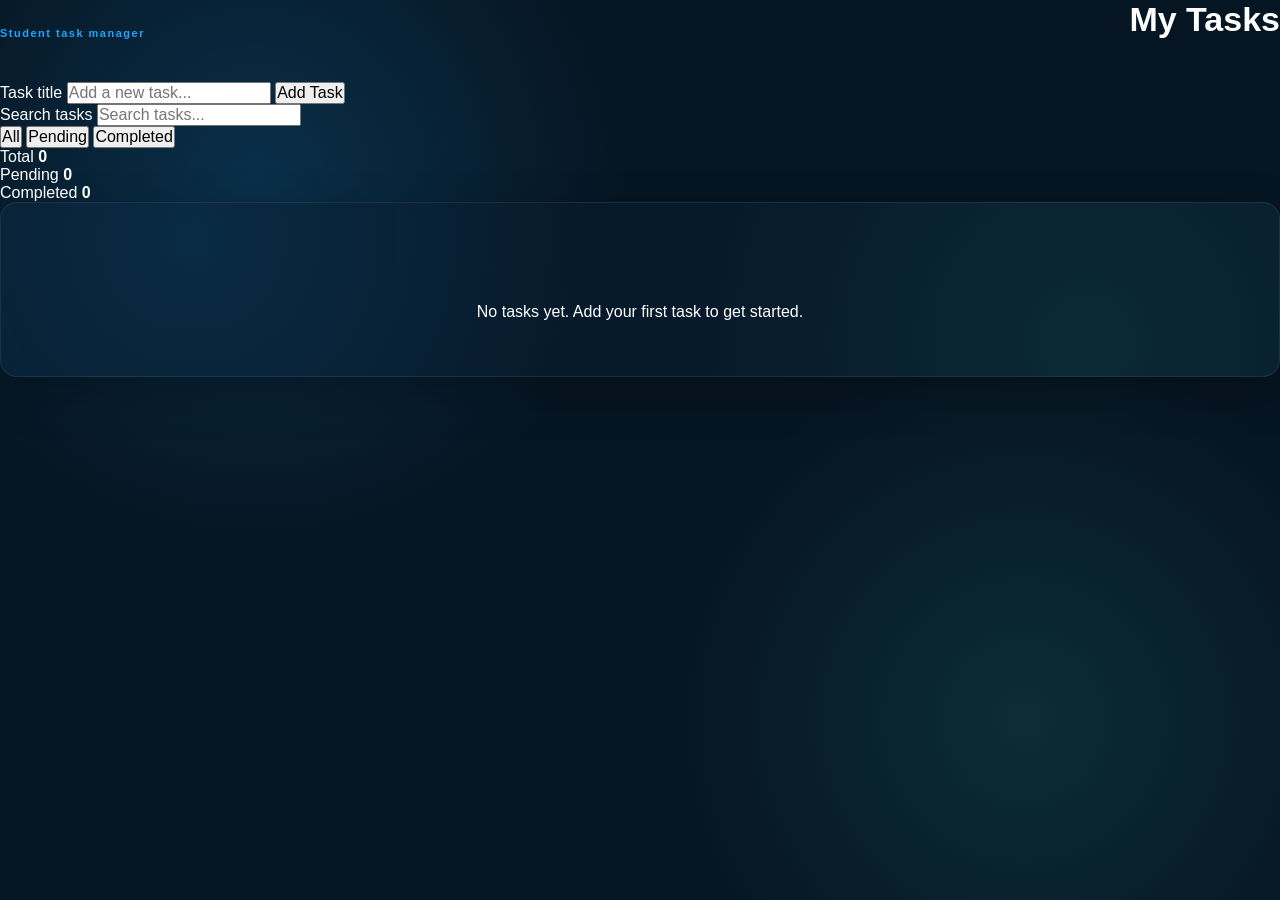
==== commit 93675713: "Merge e87818d005196bb2e67eef1baa8572d308c97601 into 35ccfb36df2bf47124a1cf0c54ed219ef0308e9d" ====
--- a/index.html
+++ b/index.html
@@ -1,245 +1,81 @@
 <!DOCTYPE html>
 <html lang="en">
-<head>
-    <meta charset="UTF-8">
-    <meta name="viewport" content="width=device-width, initial-scale=1.0">
+  <head>
+    <meta charset="UTF-8" />
+    <meta name="viewport" content="width=device-width, initial-scale=1.0" />
+    <title>Student Task Manager</title>
+    <link rel="stylesheet" href="style.css" />
+  </head>
+  <body>
+    <div class="app-shell">
+      <header class="topbar">
+        <p class="eyebrow">Student task manager</p>
+        <h1>My Tasks</h1>
+      </header>
 
-    <meta
-        name="description"
-        content="A responsive student task manager built with HTML, CSS and JavaScript."
-    >
+      <main class="app-card" aria-label="Student task manager application">
+        <form id="task-form" class="task-form" novalidate>
+          <label class="sr-only" for="task-input">Task title</label>
+          <input
+            id="task-input"
+            type="text"
+            maxlength="120"
+            placeholder="Add a new task..."
+            aria-label="Task title"
+          />
+          <button type="submit">Add Task</button>
+        </form>
 
-    <title>Student Task Manager</title>
+        <div id="form-feedback" class="feedback" role="status" aria-live="polite"></div>
 
-    <link rel="stylesheet" href="style.css">
-</head>
+        <section class="toolbar" aria-label="Task controls">
+          <label class="search-wrap" for="search-input">
+            <span class="sr-only">Search tasks</span>
+            <input
+              id="search-input"
+              type="search"
+              placeholder="Search tasks..."
+              aria-label="Search tasks"
+            />
+          </label>
 
-<body>
+          <div class="filter-group" role="tablist" aria-label="Filter tasks">
+            <button class="filter-btn active" type="button" data-filter="all" aria-pressed="true">
+              All
+            </button>
+            <button class="filter-btn" type="button" data-filter="pending" aria-pressed="false">
+              Pending
+            </button>
+            <button class="filter-btn" type="button" data-filter="completed" aria-pressed="false">
+              Completed
+            </button>
+          </div>
+        </section>
 
-    <!-- Welcome Screen -->
-     <div class="welcome-screen" id="welcomeScreen">
-        <div class="welcome-glow glow-one"></div>
-        <div class="welcome-glow glow-two"></div>
+        <section class="summary" aria-label="Task summary">
+          <article class="summary-card total">
+            <span>Total</span>
+            <strong id="total-count">0</strong>
+          </article>
+          <article class="summary-card pending">
+            <span>Pending</span>
+            <strong id="pending-count">0</strong>
+          </article>
+          <article class="summary-card completed">
+            <span>Completed</span>
+            <strong id="completed-count">0</strong>
+          </article>
+        </section>
 
-        <div class="welcome-content">
-            <div class="welcome-logo"></div>
-
-            <p class="welcome-label">STUDENT TASK MANAGEMENT</p>
-            <h1>Welcome to <span>TaskFlow</span></h1>
-            <p class="welcome-text">
-                Stay organized, stay focused, and get things done.
-            </p>
-            <div class="welcome-loader">
-                <span></span>
-                <span></span>
-                <span></span>
-            </div>
-        </div>
-     </div>
-
-    <div class="app">
-
-        <!-- Sidebar -->
-        <aside class="sidebar">
-            <div class="brand">
-                <div class="brand-icon">✓</div>
-
-                <div>
-                    <h2>TaskFlow</h2>
-                    <span>Student Manager</span>
-                </div>
-            </div>
-
-            <nav class="navigation">
-                <button class="nav-item active">
-                    <span>▦</span>
-                    Dashboard
-                </button>
-            </nav>
-
-            <div class="sidebar-footer">
-                <p>Stay organized.</p>
-                <span>One task at a time.</span>
-            </div>
-        </aside>
-
-
-        <!-- Main Content -->
-        <main class="main-content">
-
-            <!-- Top Header -->
-            <header class="topbar">
-
-                <div>
-                    <p class="eyebrow">STUDENT DASHBOARD</p>
-                    <h1>My Tasks</h1>
-                    <p class="subtitle">
-                        Keep track of your work and stay productive.
-                    </p>
-                </div>
-
-                <button class="add-task-btn" id="openModalBtn">
-                    <span>+</span>
-                    Add Task
-                </button>
-
-            </header>
-
-
-            <!-- Statistics -->
-            <section class="stats-grid">
-
-                <div class="stat-card">
-                    <div class="stat-icon total-icon">☰</div>
-
-                    <div>
-                        <p>Total Tasks</p>
-                        <h2 id="totalCount">0</h2>
-                    </div>
-                </div>
-
-                <div class="stat-card">
-                    <div class="stat-icon pending-icon">◷</div>
-
-                    <div>
-                        <p>Pending</p>
-                        <h2 id="pendingCount">0</h2>
-                    </div>
-                </div>
-
-                <div class="stat-card">
-                    <div class="stat-icon completed-icon">✓</div>
-
-                    <div>
-                        <p>Completed</p>
-                        <h2 id="completedCount">0</h2>
-                    </div>
-                </div>
-
-            </section>
-
-
-            <!-- Task Section -->
-            <section class="task-section">
-
-                <div class="section-header">
-
-                    <div>
-                        <h2>Your Tasks</h2>
-                        <p>Manage your current tasks below.</p>
-                    </div>
-
-                    <div class="controls">
-
-                        <div class="search-box">
-                            <span>⌕</span>
-
-                            <input
-                                type="text"
-                                id="searchInput"
-                                placeholder="Search tasks..."
-                            >
-                        </div>
-
-                        <select id="filterSelect">
-                            <option value="all">All Tasks</option>
-                            <option value="pending">Pending</option>
-                            <option value="completed">Completed</option>
-                        </select>
-
-                    </div>
-
-                </div>
-
-
-                <!-- Tasks -->
-                <div class="task-list" id="taskList">
-
-                    <div class="empty-state" id="emptyState">
-
-                        <div class="empty-icon">✓</div>
-
-                        <h3>No tasks yet</h3>
-
-                        <p>
-                            Add your first task and start getting things done.
-                        </p>
-
-                        <button id="emptyAddBtn">
-                            Add Your First Task
-                        </button>
-
-                    </div>
-
-                </div>
-
-            </section>
-
-        </main>
-
+        <section class="task-section" aria-live="polite">
+          <ul id="task-list" class="task-list" aria-label="Task list"></ul>
+          <div id="empty-state" class="empty-state" aria-live="polite">
+            No tasks yet. Add your first task to get started.
+          </div>
+        </section>
+      </main>
     </div>
 
-
-    <!-- Add Task Modal -->
-    <div class="modal-overlay" id="modalOverlay">
-
-        <div class="modal">
-
-            <div class="modal-header">
-                <div>
-                    <p class="eyebrow">NEW TASK</p>
-                    <h2>Create a Task</h2>
-                </div>
-
-                <button class="close-btn" id="closeModalBtn">
-                    ×
-                </button>
-            </div>
-
-
-            <form id="taskForm">
-
-                <label for="taskInput">
-                    Task title
-                </label>
-
-                <input
-                    type="text"
-                    id="taskInput"
-                    placeholder="e.g. Complete mathematics assignment"
-                    autocomplete="off"
-                >
-
-                <p class="form-error" id="formError"></p>
-
-                <div class="modal-actions">
-
-                    <button
-                        type="button"
-                        class="cancel-btn"
-                        id="cancelBtn"
-                    >
-                        Cancel
-                    </button>
-
-                    <button
-                        type="submit"
-                        class="save-btn"
-                    >
-                        Create Task
-                    </button>
-
-                </div>
-
-            </form>
-
-        </div>
-
-    </div>
-
-
-    <!-- JavaScript -->
     <script src="script.js"></script>
-
-</body>
-</html>+  </body>
+</html>
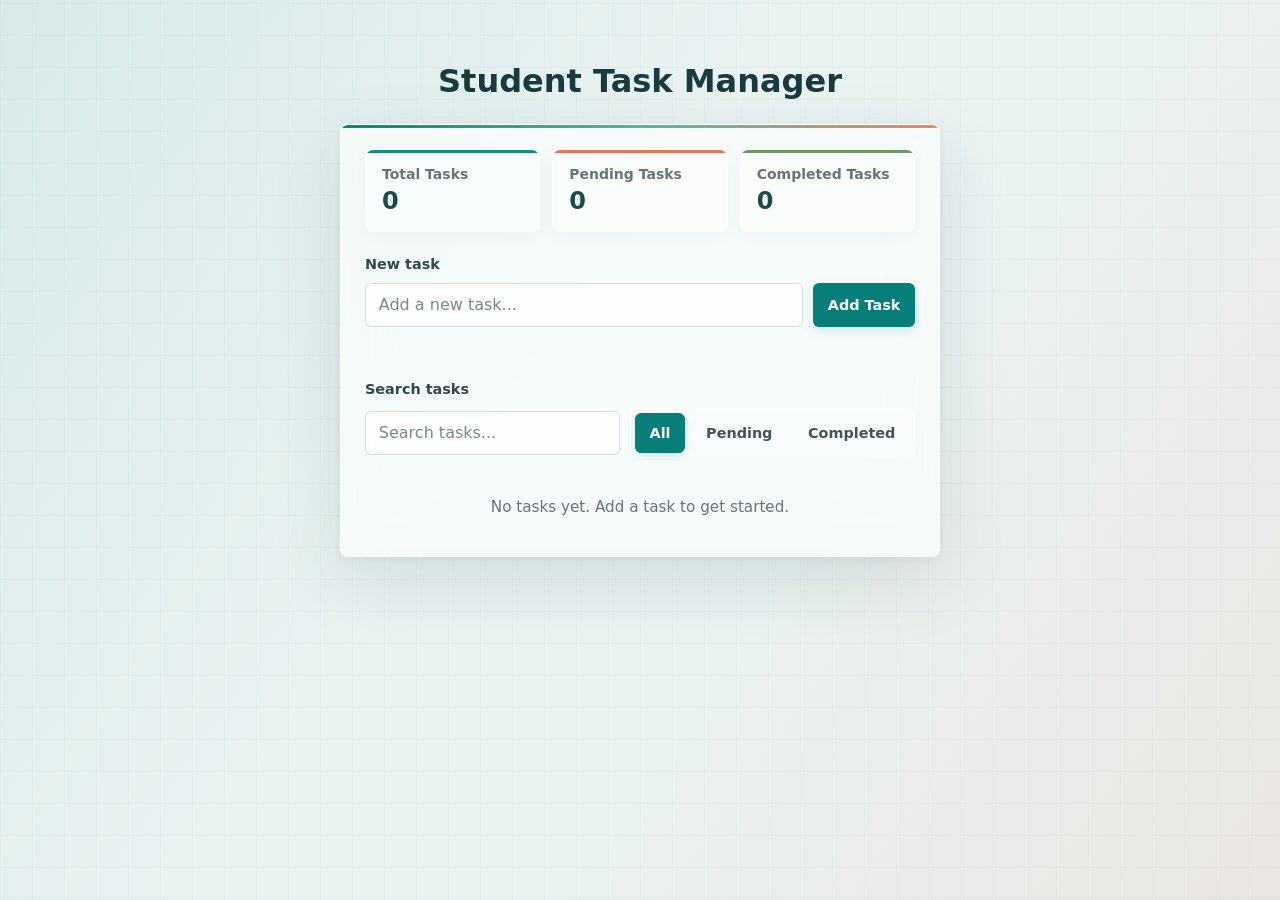
==== commit ca83257c: "Merge 039b7639a9190372e7a08a05ef6c54da072dace7 into 35ccfb36df2bf47124a1cf0c54ed219ef0308e9d" ====
--- a/index.html
+++ b/index.html
@@ -1,81 +1,57 @@
 <!DOCTYPE html>
 <html lang="en">
-  <head>
-    <meta charset="UTF-8" />
-    <meta name="viewport" content="width=device-width, initial-scale=1.0" />
-    <title>Student Task Manager</title>
-    <link rel="stylesheet" href="style.css" />
-  </head>
-  <body>
-    <div class="app-shell">
-      <header class="topbar">
-        <p class="eyebrow">Student task manager</p>
-        <h1>My Tasks</h1>
-      </header>
+<head>
+	<meta charset="UTF-8">
+	<meta name="viewport" content="width=device-width, initial-scale=1.0">
+	<title>Student Task Manager</title>
+	<link rel="stylesheet" href="style.css">
+</head>
+<body>
+	<header>
+		<h1>Student Task Manager</h1>
+	</header>
 
-      <main class="app-card" aria-label="Student task manager application">
-        <form id="task-form" class="task-form" novalidate>
-          <label class="sr-only" for="task-input">Task title</label>
-          <input
-            id="task-input"
-            type="text"
-            maxlength="120"
-            placeholder="Add a new task..."
-            aria-label="Task title"
-          />
-          <button type="submit">Add Task</button>
-        </form>
+	<main>
+		<section aria-label="Task summary">
+			<dl>
+				<div>
+					<dt>Total Tasks</dt>
+					<dd><span id="totalTasks">0</span></dd>
+				</div>
+				<div>
+					<dt>Pending Tasks</dt>
+					<dd><span id="pendingTasks">0</span></dd>
+				</div>
+				<div>
+					<dt>Completed Tasks</dt>
+					<dd><span id="completedTasks">0</span></dd>
+				</div>
+			</dl>
+		</section>
 
-        <div id="form-feedback" class="feedback" role="status" aria-live="polite"></div>
+		<form id="taskForm">
+			<label for="taskInput">New task</label>
+			<input id="taskInput" name="task" type="text" placeholder="Add a new task...">
+			<button type="submit">Add Task</button>
+			<p id="errorMessage" role="alert" aria-live="polite"></p>
+		</form>
 
-        <section class="toolbar" aria-label="Task controls">
-          <label class="search-wrap" for="search-input">
-            <span class="sr-only">Search tasks</span>
-            <input
-              id="search-input"
-              type="search"
-              placeholder="Search tasks..."
-              aria-label="Search tasks"
-            />
-          </label>
+		<section aria-label="Task controls">
+			<label for="searchInput">Search tasks</label>
+			<input id="searchInput" type="search" placeholder="Search tasks...">
+			<div role="group" aria-label="Filter tasks">
+				<button type="button" data-filter="all" aria-pressed="true">All</button>
+				<button type="button" data-filter="pending" aria-pressed="false">Pending</button>
+				<button type="button" data-filter="completed" aria-pressed="false">Completed</button>
+			</div>
+		</section>
 
-          <div class="filter-group" role="tablist" aria-label="Filter tasks">
-            <button class="filter-btn active" type="button" data-filter="all" aria-pressed="true">
-              All
-            </button>
-            <button class="filter-btn" type="button" data-filter="pending" aria-pressed="false">
-              Pending
-            </button>
-            <button class="filter-btn" type="button" data-filter="completed" aria-pressed="false">
-              Completed
-            </button>
-          </div>
-        </section>
+		<section aria-label="Tasks">
+			<ul id="taskList"></ul>
+			<div id="emptyState" role="status" aria-live="polite"></div>
+		</section>
+	</main>
 
-        <section class="summary" aria-label="Task summary">
-          <article class="summary-card total">
-            <span>Total</span>
-            <strong id="total-count">0</strong>
-          </article>
-          <article class="summary-card pending">
-            <span>Pending</span>
-            <strong id="pending-count">0</strong>
-          </article>
-          <article class="summary-card completed">
-            <span>Completed</span>
-            <strong id="completed-count">0</strong>
-          </article>
-        </section>
-
-        <section class="task-section" aria-live="polite">
-          <ul id="task-list" class="task-list" aria-label="Task list"></ul>
-          <div id="empty-state" class="empty-state" aria-live="polite">
-            No tasks yet. Add your first task to get started.
-          </div>
-        </section>
-      </main>
-    </div>
-
-    <script src="script.js"></script>
-  </body>
+	<script src="script.js"></script>
+</body>
 </html>
--- a/style.css
+++ b/style.css
@@ -1,1012 +1,449 @@
 * {
-    box-sizing: border-box;
-    margin: 0;
-    padding: 0;
+	box-sizing: border-box;
+	margin: 0;
+	padding: 0;
 }
 
 :root {
-    --primary: #18a8ff;
-    --primary-dark: #067fc7;
-    --accent:#35e0c1;
-    --background: #061522;
-    --surface: #ffffff;
-    --text: #101828;
-    --muted: #667085;
-    --border: #e4ebf2;
-    --success: #16a878;
-    --danger: #e05252;
-    --warning: #d89422;
-    --sidebar: #071a2b;
-    --shadow: 0 12px 35px rgba(7, 30, 50, 0.08);
-}
-
-/* =========================
-   WELCOME SCREEN
-========================= */
-
-.welcome-screen {
-    position: fixed;
-    inset: 0;
-    z-index: 9999;
-
-    background:
-        radial-gradient(
-            circle at 20% 20%,
-            rgba(24, 168, 255, 0.22),
-            transparent 30%
-        ),
-        radial-gradient(
-            circle at 80% 80%,
-            rgba(53, 224, 193, 0.16),
-            transparent 30%
-        ),
-        #061522;
-
-    display: flex;
-    align-items: center;
-    justify-content: center;
-
-    overflow: hidden;
-
-    animation: welcomeFadeOut 0.8s ease 2.8s forwards;
-}
-
-.welcome-content {
-    position: relative;
-    z-index: 2;
-    text-align: center;
-    color: white;
-
-    animation: welcomeContent 1s ease;
-}
-
-.welcome-logo {
-    width: 82px;
-    height: 82px;
-
-    margin: 0 auto 25px;
-
-    border-radius: 24px;
-
-    display: flex;
-    align-items: center;
-    justify-content: center;
-
-    background: linear-gradient(
-        135deg,
-        var(--primary),
-        var(--accent)
-    );
-
-    font-size: 40px;
-    font-weight: 800;
-
-    box-shadow:
-        0 0 40px rgba(24, 168, 255, 0.35);
-}
-
-.welcome-label {
-    font-size: 11px;
-    letter-spacing: 3px;
-    color: #8ecfff;
-    font-weight: 700;
-    margin-bottom: 14px;
-}
-
-.welcome-content h1 {
-    font-size: clamp(38px, 6vw, 68px);
-    line-height: 1.05;
-    margin-bottom: 18px;
-}
-
-.welcome-content h1 span {
-    background: linear-gradient(
-        90deg,
-        #18a8ff,
-        #35e0c1
-    );
-
-    -webkit-background-clip: text;
-    -webkit-text-fill-color: transparent;
-}
-
-.welcome-text {
-    color: #a9baca;
-    font-size: 16px;
-    max-width: 480px;
-    margin: auto;
-}
-
-.welcome-loader {
-    margin-top: 35px;
-
-    display: flex;
-    justify-content: center;
-    gap: 7px;
-}
-
-.welcome-loader span {
-    width: 7px;
-    height: 7px;
-
-    border-radius: 50%;
-    background: #35e0c1;
-
-    animation: loadingDots 1s infinite ease-in-out;
-}
-
-.welcome-loader span:nth-child(2) {
-    animation-delay: 0.15s;
-}
-
-.welcome-loader span:nth-child(3) {
-    animation-delay: 0.3s;
-}
-
-.welcome-glow {
-    position: absolute;
-
-    width: 300px;
-    height: 300px;
-
-    border-radius: 50%;
-
-    filter: blur(80px);
-
-    opacity: 0.35;
-}
-
-.glow-one {
-    background: #087fc7;
-    top: -100px;
-    left: -100px;
-}
-
-.glow-two {
-    background: #16a878;
-    right: -100px;
-    bottom: -100px;
-}
-
-@keyframes welcomeContent {
-
-    from {
-        opacity: 0;
-        transform: translateY(25px) scale(0.96);
-    }
-
-    to {
-        opacity: 1;
-        transform: translateY(0) scale(1);
-    }
-}
-
-@keyframes welcomeFadeOut {
-
-    to {
-        opacity: 0;
-        visibility: hidden;
-        pointer-events: none;
-    }
-}
-
-@keyframes loadingDots {
-
-    0%,
-    100% {
-        transform: translateY(0);
-        opacity: 0.4;
-    }
-
-    50% {
-        transform: translateY(-6px);
-        opacity: 1;
-    }
-}
-
+	font-family: system-ui, -apple-system, sans-serif;
+	color: #1c3038;
+	background: #eaf2f2;
+	font-synthesis: none;
+	text-rendering: optimizeLegibility;
+	--color-primary: #087e79;
+	--color-primary-hover: #06645f;
+	--color-coral: #e57558;
+	--color-border: rgb(255 255 255 / 76%);
+	--color-muted: #65757b;
+	--color-danger: #a7353c;
+	--color-danger-hover: #84272e;
+	--glass-surface: rgb(255 255 255 / 64%);
+}
 
 body {
-    font-family:
-        Inter,
-        Arial,
-        Helvetica,
-        sans-serif;
-
-    background:
-        radial-gradient(
-            circle at 20% 20%,
-            rgba(24, 168, 255, 0.18),
-            transparent 30%
-        ),
-        radial-gradient(
-            circle at 80% 80%,
-            rgba(53, 224, 193, 0.12),
-            transparent 30%
-        ),
-        #061522;
-
-    color: white;
-    min-height: 100vh;
-}
-
-button,
-input,
-select {
-    font: inherit;
+	min-height: 100vh;
+	padding: clamp(2rem, 7vh, 5rem) 1rem 3rem;
+	background-color: #eaf2f2;
+	background-image:
+		linear-gradient(125deg, rgb(105 192 182 / 15%), transparent 42%),
+		linear-gradient(305deg, rgb(238 151 119 / 13%), transparent 38%),
+		repeating-linear-gradient(0deg, rgb(36 81 83 / 3%) 0 1px, transparent 1px 32px),
+		repeating-linear-gradient(90deg, rgb(36 81 83 / 3%) 0 1px, transparent 1px 32px);
+}
+
+header {
+	margin: 0 auto 1.5rem;
+	max-width: 600px;
+	animation: fade-in 650ms ease both;
+}
+
+h1 {
+	color: #193b40;
+	font-size: 2rem;
+	font-weight: 700;
+	line-height: 1.15;
+	text-align: center;
+	text-wrap: balance;
+}
+
+main {
+	position: relative;
+	overflow: hidden;
+	width: min(100%, 600px);
+	margin: 0 auto;
+	padding: 1.5rem;
+	border: 1px solid var(--color-border);
+	border-radius: 8px;
+	background: var(--glass-surface);
+	box-shadow: 0 24px 70px rgb(41 74 76 / 13%), 0 3px 12px rgb(41 74 76 / 5%);
+	backdrop-filter: blur(22px) saturate(145%);
+	-webkit-backdrop-filter: blur(22px) saturate(145%);
+	animation: card-enter 700ms cubic-bezier(0.2, 0.75, 0.25, 1) both;
+}
+
+main::before {
+	position: absolute;
+	top: 0;
+	left: 0;
+	width: 100%;
+	height: 3px;
+	background: linear-gradient(90deg, #07847c 0%, #5bb4a3 52%, #ea8968 100%);
+	content: "";
+}
+
+main > section,
+main > form {
+	margin-bottom: 1.5rem;
+}
+
+main > section:last-child {
+	margin-bottom: 0;
+}
+
+dl {
+	display: flex;
+	gap: 0.75rem;
+}
+
+dl > div {
+	position: relative;
+	overflow: hidden;
+	flex: 1;
+	min-width: 0;
+	padding: 1rem;
+	border: 1px solid rgb(255 255 255 / 78%);
+	border-radius: 8px;
+	background: rgb(255 255 255 / 52%);
+	box-shadow: 0 5px 16px rgb(47 81 82 / 5%);
+	animation: card-enter 550ms cubic-bezier(0.2, 0.75, 0.25, 1) both;
+}
+
+dl > div:nth-child(1) {
+	animation-delay: 90ms;
+}
+
+dl > div:nth-child(2) {
+	animation-delay: 160ms;
+}
+
+dl > div:nth-child(3) {
+	animation-delay: 230ms;
+}
+
+dl > div::before {
+	position: absolute;
+	top: 0;
+	left: 0;
+	width: 100%;
+	height: 3px;
+	background: #188c84;
+	content: "";
+}
+
+dl > div:nth-child(2)::before {
+	background: var(--color-coral);
+}
+
+dl > div:nth-child(3)::before {
+	background: #6a9b68;
+}
+
+dt {
+	margin-bottom: 0.35rem;
+	color: var(--color-muted);
+	font-size: 0.875rem;
+	font-weight: 550;
+}
+
+dd {
+	color: #1c4b4d;
+	font-size: 1.5rem;
+	font-weight: 700;
+}
+
+form,
+section[aria-label="Task controls"] {
+	display: flex;
+	flex-wrap: wrap;
+	align-items: center;
+	gap: 0.65rem;
+}
+
+label {
+	flex-basis: 100%;
+	color: #30494d;
+	font-size: 0.9rem;
+	font-weight: 600;
+}
+
+input {
+	min-width: 0;
+	min-height: 2.75rem;
+	padding: 0.65rem 0.8rem;
+	border: 1px solid rgb(93 126 128 / 24%);
+	border-radius: 6px;
+	background: rgb(255 255 255 / 70%);
+	color: inherit;
+	font: inherit;
+	transition: border-color 180ms ease, box-shadow 180ms ease, background-color 180ms ease;
+}
+
+form input,
+section[aria-label="Task controls"] > input {
+	flex: 1;
+}
+
+input:hover {
+	border-color: rgb(8 126 121 / 50%);
+}
+
+input:focus {
+	border-color: var(--color-primary);
+	background: #fff;
+	box-shadow: 0 0 0 4px rgb(8 126 121 / 10%);
+}
+
+input::placeholder {
+	color: #79898b;
+}
+
+input:focus-visible,
+button:focus-visible {
+	outline: 3px solid rgb(8 126 121 / 30%);
+	outline-offset: 2px;
 }
 
 button {
-    cursor: pointer;
-}
-
-
-/* =========================
-   APP LAYOUT
-========================= */
-
-.app {
-    display: flex;
-    min-height: 100vh;
-}
-
-
-/* =========================
-   SIDEBAR
-========================= */
-
-.sidebar {
-    width: 250px;
-    background: var(--sidebar);
-    color: white;
-    padding: 30px 20px;
-    display: flex;
-    flex-direction: column;
-    position: fixed;
-    top: 0;
-    left: 0;
-    bottom: 0;
-}
-
-.brand {
-    display: flex;
-    align-items: center;
-    gap: 12px;
-    margin-bottom: 45px;
-}
-
-.brand-icon {
-    width: 42px;
-    height: 42px;
-    border-radius: 12px;
-    background: var(--primary);
-    display: flex;
-    align-items: center;
-    justify-content: center;
-    font-size: 21px;
-    font-weight: bold;
-}
-
-.brand h2 {
-    font-size: 18px;
-    margin-bottom: 3px;
-}
-
-.brand span {
-    font-size: 11px;
-    color: #9699aa;
-}
-
-.navigation {
-    display: flex;
-    flex-direction: column;
-    gap: 8px;
-}
-
-.nav-item {
-    border: none;
-    background: transparent;
-    color: #a8abba;
-    padding: 13px 15px;
-    border-radius: 10px;
-    text-align: left;
-    display: flex;
-    align-items: center;
-    gap: 12px;
-}
-
-.nav-item:hover,
-.nav-item.active {
-    background: rgba(255, 255, 255, 0.08);
-    color: white;
-}
-
-.nav-item span {
-    font-size: 18px;
-}
-
-.sidebar-footer {
-    margin-top: auto;
-    padding: 18px 5px;
-    border-top: 1px solid rgba(255, 255, 255, 0.08);
-}
-
-.sidebar-footer p {
-    font-size: 13px;
-    margin-bottom: 5px;
-}
-
-.sidebar-footer span {
-    font-size: 11px;
-    color: #777b8d;
-}
-
-
-/* =========================
-   MAIN CONTENT
-========================= */
-
-.main-content {
-    margin-left: 250px;
-    width: calc(100% - 250px);
-    padding: 45px;
-    max-width: 1500px;
-}
-
-
-/* =========================
-   TOPBAR
-========================= */
-
-.topbar {
-    display: flex;
-    justify-content: space-between;
-    align-items: flex-end;
-    margin-bottom: 35px;
-}
-
-.eyebrow {
-    font-size: 11px;
-    font-weight: 700;
-    letter-spacing: 1.5px;
-    color: var(--primary);
-    margin-bottom: 8px;
-}
-
-.topbar h1 {
-    font-size: 34px;
-    margin-bottom: 8px;
-}
-
-.subtitle {
-    color: var(--muted);
-    font-size: 14px;
-}
-
-.add-task-btn {
-    border: none;
-    background:#087fc7;
-    color: white;
-    padding: 13px 20px;
-    border-radius: 10px;
-    display: flex;
-    align-items: center;
-    gap: 8px;
-    font-weight: 600;
-    box-shadow: 0 8px 20px rgba(91, 91, 247, 0.25);
-    transition: 0.2s;
-}
-
-.add-task-btn:hover {
-    background:#02355f;
-    transform: translateY(-2px);
-}
-
-.add-task-btn span {
-    font-size: 21px;
-}
-
-
-/* =========================
-   STATISTICS
-========================= */
-
-.stats-grid {
-    display: grid;
-    grid-template-columns: repeat(3, 1fr);
-    gap: 18px;
-    margin-bottom: 35px;
-}
-
-.stat-card {
-    background: var(--surface);
-    border: 1px solid var(--border);
-    border-radius: 15px;
-    padding: 23px;
-    display: flex;
-    align-items: center;
-    gap: 16px;
-    box-shadow: var(--shadow);
-}
-
-.stat-icon {
-    width: 48px;
-    height: 48px;
-    border-radius: 13px;
-    display: flex;
-    align-items: center;
-    justify-content: center;
-    font-size: 20px;
-    font-weight: bold;
-}
-
-.total-icon {
-    background-color: #eeeeff;
-    color: var(--primary);
-}
-
-.pending-icon {
-    background: #fff5df;
-    color: var(--warning);
-}
-
-.completed-icon {
-    background: #e6f8f0;
-    color: var(--success);
-}
-
-.stat-card p {
-    color: var(--muted);
-    font-size: 13px;
-    margin-bottom: 5px;
-}
-
-.stat-card h2 {
-    font-size: 25px;
-}
-
-
-/* =========================
-   TASK SECTION
-========================= */
-
-.task-section {
-    background:
-        radial-gradient(
-            circle at 15% 20%,
-            rgba(24, 168, 255, 0.12),
-            transparent 35%
-        ),
-        radial-gradient(
-            circle at 85% 80%,
-            rgba(53, 224, 193, 0.08),
-            transparent 35%
-        ),
-        #071a2b;
-
-    border: 1px solid rgba(255, 255, 255, 0.08);
-    border-radius: 17px;
-    box-shadow: 0 15px 45px rgba(0, 0, 0, 0.25);
-    overflow: hidden;
-}
-
-.section-header {
-    padding: 25px;
-    border-bottom: 1px solid rgba(255, 255, 255, 0.08);
-
-    display: flex;
-    justify-content: space-between;
-    gap: 20px;
-    align-items: center;
-}
-
-.section-header h2 {
-    font-size: 20px;
-    margin-bottom: 5px;
-    color: white;
-}
-
-.section-header p {
-    color: #8ea3b7;
-    font-size: 13px;
-}
-
-
-.section-header h2 {
-    font-size: 20px;
-    margin-bottom: 5px;
-}
-
-.section-header p {
-    color: var(--muted);
-    font-size: 13px;
-}
-
-
-/* =========================
-   CONTROLS
-========================= */
-
-.controls {
-    display: flex;
-    gap: 10px;
-}
-
-.search-box {
-    border: 1px solid rgba(24, 168, 255, 0.5);
-
-    background:#0b2235;
-    background-color:#0b2235;
-
-    border-radius: 9px;
-
-    display: flex;
-    align-items: center;
-
-    padding: 0 12px;
-
-    width: 230px;
-
-    box-shadow:
-        0 6px 18px rgba(24, 168, 255, 0.15);
-}
-
-.search-box span {
-    color: white;
-}
-
-.search-box input {
-    color: white;
-    background: transparent;
-}
-
-.search-box input::placeholder {
-    color: rgba(255, 255, 255, 0.75);
-}
-
-.search-box span {
-    color: var(--muted);
-    font-size: 20px;
-}
-
-.search-box input {
-    color:white;
-}
-
-.search-box input::placeholder {
-    color:#087fc7;
-}
-
-#filterSelect {
-    border: 1px solid rgba(255, 255, 255, 0.12);
-    background: #0b2235;
-    border-radius: 9px;
-    padding: 0 12px;
-    outline: none;
-    color:#087fc7;
-}
-
-
-/* =========================
-   TASK LIST
-========================= */
-
-.task-list {
-    padding: 20px 25px 25px;
-}
-
-.task-item {
-    display: flex;
-    align-items: center;
-    justify-content: space-between;
-    gap: 15px;
-    padding: 17px;
-    border: 1px solid var(--border);
-    border-radius: 12px;
-    margin-bottom: 12px;
-    transition: 0.2s;
-}
-
-.task-item:hover {
-    border-color: #d5d5e8;
-    transform: translateY(-1px);
-}
-
-.task-left {
-    display: flex;
-    align-items: center;
-    gap: 13px;
-    min-width: 0;
-}
-
-.task-check {
-    width: 22px;
-    height: 22px;
-    border: 2px solid #cfd1db;
-    border-radius: 50%;
-    background: white;
-    flex-shrink: 0;
-    display: flex;
-    align-items: center;
-    justify-content: center;
-    color: white;
-    font-size: 12px;
-}
-
-.task-check.completed {
-    background: var(--success);
-    border-color: var(--success);
-}
-
-.task-title {
-    font-size: 14px;
-    font-weight: 600;
-    word-break: break-word;
-}
-
-.task-item.completed-task .task-title {
-    text-decoration: line-through;
-    color: #999cab;
+	min-height: 2.5rem;
+	padding: 0.55rem 0.85rem;
+	border: 1px solid transparent;
+	border-radius: 6px;
+	background: var(--color-primary);
+	color: #fff;
+	cursor: pointer;
+	font: inherit;
+	font-size: 0.9rem;
+	font-weight: 600;
+	transition: transform 180ms ease, background-color 180ms ease, border-color 180ms ease, box-shadow 180ms ease, color 180ms ease;
+}
+
+button:hover {
+	transform: translateY(-1px);
+	background: var(--color-primary-hover);
+	box-shadow: 0 4px 10px rgb(14 89 86 / 16%);
+}
+
+button:active {
+	transform: translateY(0);
+}
+
+form button {
+	min-height: 2.75rem;
+	box-shadow: 0 4px 12px rgb(8 126 121 / 15%);
+}
+
+#errorMessage {
+	flex-basis: 100%;
+	min-height: 1.25rem;
+	color: var(--color-danger);
+	font-size: 0.875rem;
+}
+
+section[aria-label="Task controls"] > div {
+	display: flex;
+	flex-wrap: wrap;
+	gap: 0.4rem;
+	padding: 0.25rem;
+	border: 1px solid rgb(255 255 255 / 80%);
+	border-radius: 8px;
+	background: rgb(255 255 255 / 34%);
+}
+
+[data-filter] {
+	border-color: transparent;
+	background: transparent;
+	color: #40565a;
+}
+
+[data-filter]:hover {
+	border-color: rgb(8 126 121 / 14%);
+	background: rgb(255 255 255 / 72%);
+	box-shadow: none;
+}
+
+[data-filter].active {
+	border-color: var(--color-primary);
+	background: var(--color-primary);
+	color: #fff;
+	box-shadow: 0 3px 9px rgb(8 126 121 / 18%);
+}
+
+#taskList {
+	list-style: none;
+}
+
+#taskList li {
+	display: flex;
+	align-items: center;
+	gap: 0.65rem;
+	padding: 0.85rem 0;
+	border-bottom: 1px solid rgb(83 117 119 / 14%);
+	animation: row-enter 320ms ease both;
+	transition: background-color 160ms ease;
+}
+
+#taskList li:first-child {
+	border-top: 1px solid rgb(83 117 119 / 14%);
+}
+
+#taskList li:hover {
+	background: rgb(255 255 255 / 35%);
 }
 
 .task-status {
-    font-size: 11px;
-    padding: 5px 9px;
-    border-radius: 20px;
-    background: #fff5df;
-    color: var(--warning);
-}
-
-.task-item.completed-task .task-status {
-    background: #e6f8f0;
-    color: var(--success);
-}
-
-.task-actions {
-    display: flex;
-    gap: 7px;
-    flex-shrink: 0;
-}
-
-.task-actions button {
-    border: 1px solid var(--border);
-    background: white;
-    padding: 7px 10px;
-    border-radius: 7px;
-    font-size: 12px;
-    transition: 0.2s;
-}
-
-.task-actions button:hover {
-    background: #f5f5fa;
-}
-
-.task-actions .delete-btn {
-    color: var(--danger);
-}
-
-.task-actions .delete-btn:hover {
-    background: #fff0f0;
-}
-
-
-/* =========================
-   EMPTY STATE
-========================= */
-
-.empty-state {
-    text-align: center;
-    padding: 55px 20px;
-}
-
-.empty-icon {
-    width: 65px;
-    height: 65px;
-    border-radius: 50%;
-    background: #eeeeff;
-    color: var(--primary);
-    margin: 0 auto 18px;
-    display: flex;
-    align-items: center;
-    justify-content: center;
-    font-size: 25px;
-    font-weight: bold;
-}
-
-.empty-state h3 {
-    font-size: 18px;
-    margin-bottom: 7px;
-}
-
-.empty-state p {
-    color: var(--muted);
-    font-size: 13px;
-    margin-bottom: 20px;
-}
-
-.empty-state button {
-    border: none;
-    background: var(--primary);
-    color: white;
-    padding: 10px 16px;
-    border-radius: 8px;
-}
-
-
-/* =========================
-   MODAL
-========================= */
-
-.modal-overlay {
-    position: fixed;
-    inset: 0;
-    background: rgba(15, 16, 25, 0.55);
-    display: none;
-    align-items: center;
-    justify-content: center;
-    padding: 20px;
-    z-index: 100;
-}
-
-.modal-overlay.show {
-    display: flex;
-}
-
-.modal {
-    width: 100%;
-    max-width: 470px;
-    background: white;
-    border-radius: 17px;
-    padding: 25px;
-    box-shadow: 0 25px 70px rgba(0, 0, 0, 0.2);
-    animation: modalIn 0.2s ease;
-}
-
-@keyframes modalIn {
-    from {
-        opacity: 0;
-        transform: translateY(10px);
-    }
-
-    to {
-        opacity: 1;
-        transform: translateY(0);
-    }
-}
-
-.modal-header {
-    display: flex;
-    justify-content: space-between;
-    align-items: flex-start;
-    margin-bottom: 25px;
-}
-
-.modal-header h2 {
-    font-size: 22px;
-}
-
-.close-btn {
-    border: none;
-    background: #f1f1f5;
-    width: 34px;
-    height: 34px;
-    border-radius: 50%;
-    font-size: 21px;
-    color: #666;
-}
-
-.modal form label {
-    display: block;
-    font-size: 13px;
-    font-weight: 600;
-    margin-bottom: 8px;
-}
-
-.modal form input {
-    width: 100%;
-    border: 1px solid var(--border);
-    border-radius: 9px;
-    padding: 13px;
-    outline: none;
-}
-
-.modal form input:focus {
-    border-color: var(--primary);
-    box-shadow: 0 0 0 3px rgba(91, 91, 247, 0.1);
-}
-
-.form-error {
-    color: var(--danger);
-    font-size: 12px;
-    min-height: 18px;
-    margin-top: 7px;
-}
-
-.modal-actions {
-    display: flex;
-    justify-content: flex-end;
-    gap: 10px;
-    margin-top: 15px;
-}
-
-.cancel-btn,
-.save-btn {
-    border: none;
-    padding: 11px 16px;
-    border-radius: 8px;
-    font-weight: 600;
-}
-
-.cancel-btn {
-    background: #f1f1f5;
-    color: #555;
-}
-
-.save-btn {
-    background: var(--primary);
-    color: white;
-}
-
-
-/* =========================
-   RESPONSIVE DESIGN
-========================= */
-
-@media (max-width: 900px) {
-
-    .sidebar {
-        width: 210px;
-    }
-
-    .main-content {
-        margin-left: 210px;
-        width: calc(100% - 210px);
-        padding: 30px;
-    }
-
-    .section-header {
-        align-items: flex-start;
-        flex-direction: column;
-    }
-
-    .controls {
-        width: 100%;
-    }
-
-    .search-box {
-        flex: 1;
-    }
-}
-
-
-@media (max-width: 700px) {
-
-    .sidebar {
-        position: static;
-        width: 100%;
-        height: auto;
-        padding: 18px;
-    }
-
-    .app {
-        display: block;
-    }
-
-    .brand {
-        margin-bottom: 15px;
-    }
-
-    .navigation,
-    .sidebar-footer {
-        display: none;
-    }
-
-    .main-content {
-        margin-left: 0;
-        width: 100%;
-        padding: 22px 16px;
-    }
-
-    .topbar {
-        align-items: flex-start;
-        flex-direction: column;
-        gap: 18px;
-    }
-
-    .topbar h1 {
-        font-size: 28px;
-    }
-
-    .add-task-btn {
-        width: 100%;
-        justify-content: center;
-    }
-
-    .stats-grid {
-        grid-template-columns: 1fr;
-    }
-
-    .controls {
-        flex-direction: column;
-    }
-
-    .search-box {
-        width: 100%;
-    }
-
-    #filterSelect {
-        padding: 12px;
-    }
-
-    .task-item {
-        align-items: flex-start;
-        flex-direction: column;
-    }
-
-    .task-actions {
-        width: 100%;
-    }
-
-    .task-actions button {
-        flex: 1;
-    }
-}
-
-
-@media (max-width: 430px) {
-
-    .task-section {
-        border-radius: 12px;
-    }
-
-    .section-header,
-    .task-list {
-        padding-left: 16px;
-        padding-right: 16px;
-    }
-
-    .stat-card {
-    background: linear-gradient(
-        135deg,
-        #087fc7,
-        #18a8ff
-    );
-
-    border: 1px solid rgba(255, 255, 255, 0.15);
-    border-radius: 15px;
-
-    padding: 23px;
-
-    display: flex;
-    align-items: center;
-    gap: 16px;
-
-    color: white;
-
-    box-shadow:
-        0 10px 30px rgba(24, 168, 255, 0.18);
-
-    transition: 0.25s ease;
-}
-
-.stat-card:hover {
-    transform: translateY(-3px);
-
-    box-shadow:
-        0 15px 35px rgba(24, 168, 255, 0.28);
-}
-
-.stat-card p {
-    color: rgba(255, 255, 255, 0.75);
-    font-size: 13px;
-    margin-bottom: 5px;
-}
-
-.stat-card h2 {
-    color: white;
-    font-size: 25px;
-}
-
-    .modal {
-        padding: 20px;
-    }
-}+	flex: 0 0 auto;
+	padding: 0.25rem 0.45rem;
+	border: 1px solid rgb(218 162 69 / 20%);
+	border-radius: 5px;
+	background: #fff4df;
+	color: #76571d;
+	font-size: 0.75rem;
+	font-weight: 600;
+}
+
+.completed .task-status {
+	border-color: rgb(76 136 104 / 18%);
+	background: #e8f4ec;
+	color: #27664c;
+}
+
+.completed .task-status::before {
+	margin-right: 0.35rem;
+	content: "\2713";
+	font-weight: 800;
+}
+
+.task-text {
+	flex: 1;
+	min-width: 0;
+	overflow-wrap: anywhere;
+}
+
+.completed .task-text {
+	color: var(--color-muted);
+	opacity: 0.82;
+}
+
+#taskList button {
+	flex: 0 0 auto;
+}
+
+#taskList [data-action="delete"] {
+	border-color: rgb(167 53 60 / 22%);
+	background: rgb(255 255 255 / 62%);
+	color: var(--color-danger);
+}
+
+#taskList [data-action="delete"]:hover {
+	border-color: var(--color-danger-hover);
+	background: var(--color-danger-hover);
+	color: #fff;
+	box-shadow: 0 4px 10px rgb(132 39 46 / 16%);
+}
+
+#emptyState {
+	padding: 1rem 0;
+	color: var(--color-muted);
+	font-size: 0.95rem;
+	text-align: center;
+	animation: fade-in 250ms ease both;
+}
+
+#emptyState:empty {
+	display: none;
+}
+
+@keyframes fade-in {
+	from {
+		opacity: 0;
+	}
+
+	to {
+		opacity: 1;
+	}
+}
+
+@keyframes card-enter {
+	from {
+		transform: translateY(12px);
+		opacity: 0;
+	}
+
+	to {
+		transform: translateY(0);
+		opacity: 1;
+	}
+}
+
+@keyframes row-enter {
+	from {
+		transform: translateY(5px);
+		opacity: 0;
+	}
+
+	to {
+		transform: translateY(0);
+		opacity: 1;
+	}
+}
+
+@media (max-width: 500px) {
+	body {
+		padding: 1.5rem 0.75rem;
+	}
+
+	h1 {
+		font-size: 1.6rem;
+	}
+
+	main {
+		padding: 1rem;
+	}
+
+	main > section,
+	main > form {
+		margin-bottom: 1.15rem;
+	}
+
+	dl {
+		flex-direction: column;
+		gap: 0.5rem;
+	}
+
+	dl > div {
+		display: flex;
+		align-items: center;
+		justify-content: space-between;
+		padding: 0.75rem 0.85rem;
+	}
+
+	dt {
+		margin-bottom: 0;
+	}
+
+	dd {
+		font-size: 1.25rem;
+	}
+
+	section[aria-label="Task controls"] > input {
+		flex-basis: 100%;
+	}
+
+	section[aria-label="Task controls"] > div {
+		width: 100%;
+	}
+
+	section[aria-label="Task controls"] > div button {
+		flex: 1;
+	}
+
+	#taskList li {
+		flex-wrap: wrap;
+		gap: 0.5rem;
+	}
+
+	.task-text {
+		flex-basis: calc(100% - 7rem);
+	}
+}
+
+@media (prefers-reduced-motion: reduce) {
+	*,
+	*::before,
+	*::after {
+		animation-duration: 0.01ms !important;
+		animation-iteration-count: 1 !important;
+		scroll-behavior: auto !important;
+		transition-duration: 0.01ms !important;
+	}
+}
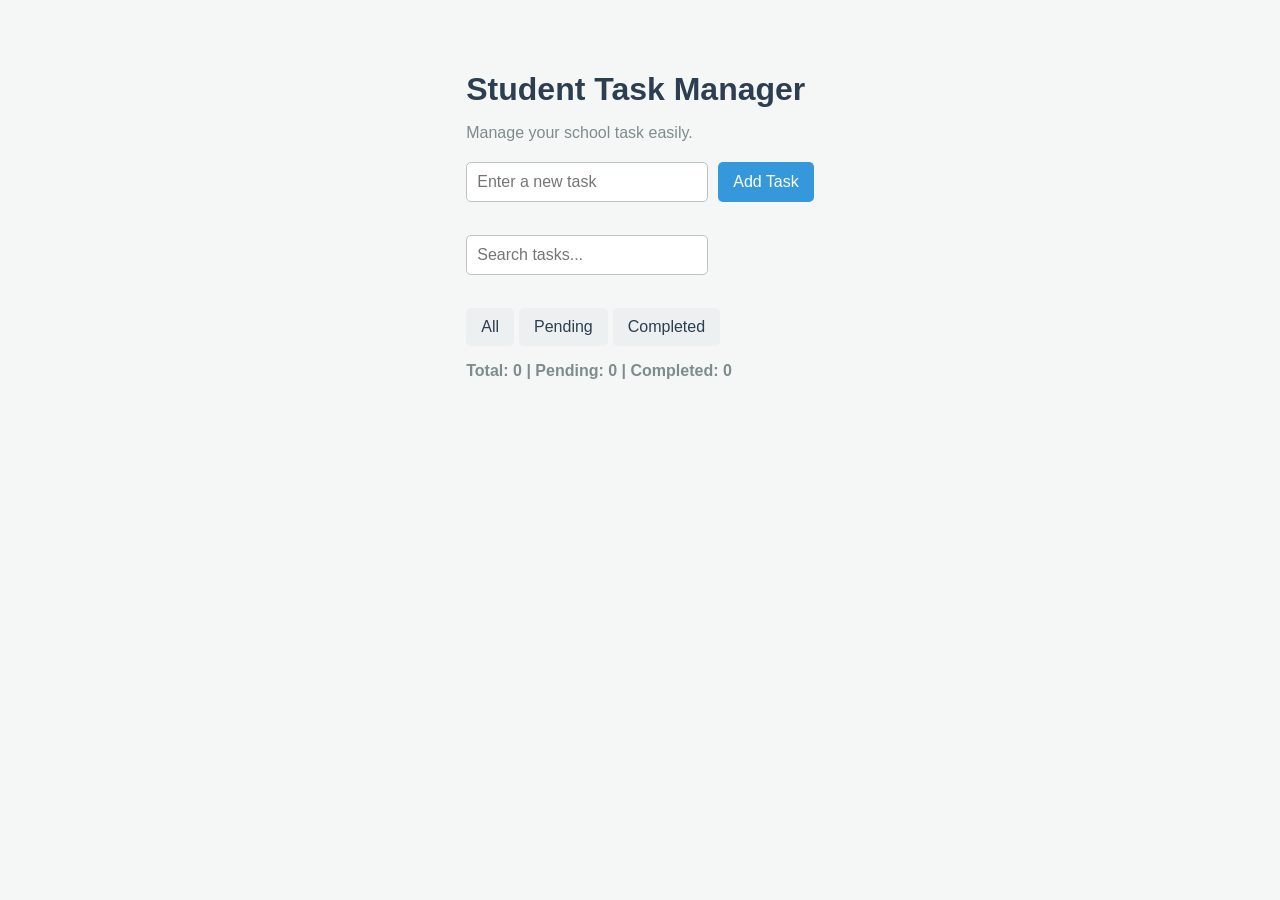
==== commit 7013d826: "feat: complete student task manager with search, filters, and localstorage" ====
--- a/index.html
+++ b/index.html
@@ -1,57 +1,51 @@
 <!DOCTYPE html>
 <html lang="en">
 <head>
-	<meta charset="UTF-8">
-	<meta name="viewport" content="width=device-width, initial-scale=1.0">
-	<title>Student Task Manager</title>
-	<link rel="stylesheet" href="style.css">
+    <meta charset="UTF-8">
+    <meta name="viewport" content="width=device-width, initial-scale=1.0">
+    <title>Student Task Manager</title>
+    <link rel="stylesheet" href="style.css">
 </head>
 <body>
-	<header>
-		<h1>Student Task Manager</h1>
-	</header>
+    <div class="container">
+        <h1>Student Task Manager</h1>
+        <p>Manage your school task easily.</p>
 
-	<main>
-		<section aria-label="Task summary">
-			<dl>
-				<div>
-					<dt>Total Tasks</dt>
-					<dd><span id="totalTasks">0</span></dd>
-				</div>
-				<div>
-					<dt>Pending Tasks</dt>
-					<dd><span id="pendingTasks">0</span></dd>
-				</div>
-				<div>
-					<dt>Completed Tasks</dt>
-					<dd><span id="completedTasks">0</span></dd>
-				</div>
-			</dl>
-		</section>
+        <!-- Form to add tasks -->
+        <form id="task-form">
+            <input type="text" id="task-input" placeholder="Enter a new task">
+            <button type="submit">Add Task</button>
+        </form>
 
-		<form id="taskForm">
-			<label for="taskInput">New task</label>
-			<input id="taskInput" name="task" type="text" placeholder="Add a new task...">
-			<button type="submit">Add Task</button>
-			<p id="errorMessage" role="alert" aria-live="polite"></p>
-		</form>
+        <br>
 
-		<section aria-label="Task controls">
-			<label for="searchInput">Search tasks</label>
-			<input id="searchInput" type="search" placeholder="Search tasks...">
-			<div role="group" aria-label="Filter tasks">
-				<button type="button" data-filter="all" aria-pressed="true">All</button>
-				<button type="button" data-filter="pending" aria-pressed="false">Pending</button>
-				<button type="button" data-filter="completed" aria-pressed="false">Completed</button>
-			</div>
-		</section>
+        <!-- Search Box -->
+        <div class="search-container">
+            <input type="text" id="search-input" placeholder="Search tasks...">
+        </div>
 
-		<section aria-label="Tasks">
-			<ul id="taskList"></ul>
-			<div id="emptyState" role="status" aria-live="polite"></div>
-		</section>
-	</main>
+        <br>
 
-	<script src="script.js"></script>
+        <!-- Filter Buttons -->
+        <div class="filter-buttons">
+            <button id="filter-all" type="button">All</button>
+            <button id="filter-pending" type="button">Pending</button>
+            <button id="filter-completed" type="button">Completed</button>
+        </div>
+
+        <!-- Task Summary / Counters -->
+        <div class="task-summary">
+            <p>Total: <span id="total-count">0</span> | Pending: <span id="pending-count">0</span> | Completed: <span id="completed-count">0</span></p>
+        </div>
+
+        <!-- Feedback message when list or search is empty -->
+        <p id="empty-message" style="display: none; color: #777;"></p>
+
+        <!-- List where tasks appear -->
+        <ul id="task-list"></ul>
+    </div>
+
+    <!-- Script connection -->
+    <script src="script.js"></script>
 </body>
-</html>
+</html>
--- a/style.css
+++ b/style.css
@@ -1,449 +1,101 @@
-* {
-	box-sizing: border-box;
-	margin: 0;
-	padding: 0;
-}
-
-:root {
-	font-family: system-ui, -apple-system, sans-serif;
-	color: #1c3038;
-	background: #eaf2f2;
-	font-synthesis: none;
-	text-rendering: optimizeLegibility;
-	--color-primary: #087e79;
-	--color-primary-hover: #06645f;
-	--color-coral: #e57558;
-	--color-border: rgb(255 255 255 / 76%);
-	--color-muted: #65757b;
-	--color-danger: #a7353c;
-	--color-danger-hover: #84272e;
-	--glass-surface: rgb(255 255 255 / 64%);
-}
-
 body {
-	min-height: 100vh;
-	padding: clamp(2rem, 7vh, 5rem) 1rem 3rem;
-	background-color: #eaf2f2;
-	background-image:
-		linear-gradient(125deg, rgb(105 192 182 / 15%), transparent 42%),
-		linear-gradient(305deg, rgb(238 151 119 / 13%), transparent 38%),
-		repeating-linear-gradient(0deg, rgb(36 81 83 / 3%) 0 1px, transparent 1px 32px),
-		repeating-linear-gradient(90deg, rgb(36 81 83 / 3%) 0 1px, transparent 1px 32px);
-}
-
-header {
-	margin: 0 auto 1.5rem;
-	max-width: 600px;
-	animation: fade-in 650ms ease both;
+    font-family: Arial, sans-serif;
+    background-color: #f4f7f6;
+    color: #333;
+    display: flex;
+    flex-direction: column;
+    align-items: center;
+    padding-top: 50px;
+    margin: 0;
 }
 
 h1 {
-	color: #193b40;
-	font-size: 2rem;
-	font-weight: 700;
-	line-height: 1.15;
-	text-align: center;
-	text-wrap: balance;
+    color: #2c3e50;
+    margin-bottom: 5px;
 }
 
-main {
-	position: relative;
-	overflow: hidden;
-	width: min(100%, 600px);
-	margin: 0 auto;
-	padding: 1.5rem;
-	border: 1px solid var(--color-border);
-	border-radius: 8px;
-	background: var(--glass-surface);
-	box-shadow: 0 24px 70px rgb(41 74 76 / 13%), 0 3px 12px rgb(41 74 76 / 5%);
-	backdrop-filter: blur(22px) saturate(145%);
-	-webkit-backdrop-filter: blur(22px) saturate(145%);
-	animation: card-enter 700ms cubic-bezier(0.2, 0.75, 0.25, 1) both;
+p {
+    color: #7f8c8d;
+    margin-bottom: 20px;
 }
 
-main::before {
-	position: absolute;
-	top: 0;
-	left: 0;
-	width: 100%;
-	height: 3px;
-	background: linear-gradient(90deg, #07847c 0%, #5bb4a3 52%, #ea8968 100%);
-	content: "";
+form {
+    display: flex;
+    gap: 10px;
+    margin-bottom: 15px;
 }
 
-main > section,
-main > form {
-	margin-bottom: 1.5rem;
-}
-
-main > section:last-child {
-	margin-bottom: 0;
-}
-
-dl {
-	display: flex;
-	gap: 0.75rem;
-}
-
-dl > div {
-	position: relative;
-	overflow: hidden;
-	flex: 1;
-	min-width: 0;
-	padding: 1rem;
-	border: 1px solid rgb(255 255 255 / 78%);
-	border-radius: 8px;
-	background: rgb(255 255 255 / 52%);
-	box-shadow: 0 5px 16px rgb(47 81 82 / 5%);
-	animation: card-enter 550ms cubic-bezier(0.2, 0.75, 0.25, 1) both;
-}
-
-dl > div:nth-child(1) {
-	animation-delay: 90ms;
-}
-
-dl > div:nth-child(2) {
-	animation-delay: 160ms;
-}
-
-dl > div:nth-child(3) {
-	animation-delay: 230ms;
-}
-
-dl > div::before {
-	position: absolute;
-	top: 0;
-	left: 0;
-	width: 100%;
-	height: 3px;
-	background: #188c84;
-	content: "";
-}
-
-dl > div:nth-child(2)::before {
-	background: var(--color-coral);
-}
-
-dl > div:nth-child(3)::before {
-	background: #6a9b68;
-}
-
-dt {
-	margin-bottom: 0.35rem;
-	color: var(--color-muted);
-	font-size: 0.875rem;
-	font-weight: 550;
-}
-
-dd {
-	color: #1c4b4d;
-	font-size: 1.5rem;
-	font-weight: 700;
-}
-
-form,
-section[aria-label="Task controls"] {
-	display: flex;
-	flex-wrap: wrap;
-	align-items: center;
-	gap: 0.65rem;
-}
-
-label {
-	flex-basis: 100%;
-	color: #30494d;
-	font-size: 0.9rem;
-	font-weight: 600;
-}
-
-input {
-	min-width: 0;
-	min-height: 2.75rem;
-	padding: 0.65rem 0.8rem;
-	border: 1px solid rgb(93 126 128 / 24%);
-	border-radius: 6px;
-	background: rgb(255 255 255 / 70%);
-	color: inherit;
-	font: inherit;
-	transition: border-color 180ms ease, box-shadow 180ms ease, background-color 180ms ease;
-}
-
-form input,
-section[aria-label="Task controls"] > input {
-	flex: 1;
-}
-
-input:hover {
-	border-color: rgb(8 126 121 / 50%);
-}
-
-input:focus {
-	border-color: var(--color-primary);
-	background: #fff;
-	box-shadow: 0 0 0 4px rgb(8 126 121 / 10%);
-}
-
-input::placeholder {
-	color: #79898b;
-}
-
-input:focus-visible,
-button:focus-visible {
-	outline: 3px solid rgb(8 126 121 / 30%);
-	outline-offset: 2px;
+input[type="text"] {
+    padding: 10px;
+    font-size: 16px;
+    border: 1px solid #bdc3c7;
+    border-radius: 5px;
+    width: 220px;
 }
 
 button {
-	min-height: 2.5rem;
-	padding: 0.55rem 0.85rem;
-	border: 1px solid transparent;
-	border-radius: 6px;
-	background: var(--color-primary);
-	color: #fff;
-	cursor: pointer;
-	font: inherit;
-	font-size: 0.9rem;
-	font-weight: 600;
-	transition: transform 180ms ease, background-color 180ms ease, border-color 180ms ease, box-shadow 180ms ease, color 180ms ease;
+    padding: 10px 15px;
+    font-size: 16px;
+    background-color: #3498db;
+    color: white;
+    border: none;
+    border-radius: 5px;
+    cursor: pointer;
 }
 
 button:hover {
-	transform: translateY(-1px);
-	background: var(--color-primary-hover);
-	box-shadow: 0 4px 10px rgb(14 89 86 / 16%);
+    background-color: #2980b9;
 }
 
-button:active {
-	transform: translateY(0);
+.filter-buttons {
+    margin: 15px 0;
+    display: flex;
+    gap: 5px;
 }
 
-form button {
-	min-height: 2.75rem;
-	box-shadow: 0 4px 12px rgb(8 126 121 / 15%);
+.filter-buttons button {
+    background-color: #ecf0f1;
+    color: #2c3e50;
 }
 
-#errorMessage {
-	flex-basis: 100%;
-	min-height: 1.25rem;
-	color: var(--color-danger);
-	font-size: 0.875rem;
+.filter-buttons button:hover {
+    background-color: #bdc3c7;
 }
 
-section[aria-label="Task controls"] > div {
-	display: flex;
-	flex-wrap: wrap;
-	gap: 0.4rem;
-	padding: 0.25rem;
-	border: 1px solid rgb(255 255 255 / 80%);
-	border-radius: 8px;
-	background: rgb(255 255 255 / 34%);
+.task-summary {
+    font-weight: bold;
+    margin-bottom: 15px;
+    color: #34495e;
 }
 
-[data-filter] {
-	border-color: transparent;
-	background: transparent;
-	color: #40565a;
+ul {
+    list-style-type: none;
+    padding: 0;
+    width: 320px;
 }
 
-[data-filter]:hover {
-	border-color: rgb(8 126 121 / 14%);
-	background: rgb(255 255 255 / 72%);
-	box-shadow: none;
+li {
+    background: white;
+    padding: 10px 15px;
+    margin-bottom: 8px;
+    border-radius: 5px;
+    display: flex;
+    justify-content: space-between;
+    align-items: center;
+    box-shadow: 0 2px 4px rgba(0,0,0,0.05);
 }
 
-[data-filter].active {
-	border-color: var(--color-primary);
-	background: var(--color-primary);
-	color: #fff;
-	box-shadow: 0 3px 9px rgb(8 126 121 / 18%);
+li.completed {
+    text-decoration: line-through;
+    color: #95a5a6;
 }
 
-#taskList {
-	list-style: none;
+li button {
+    background-color: #e74c3c;
+    padding: 5px 10px;
+    font-size: 14px;
 }
 
-#taskList li {
-	display: flex;
-	align-items: center;
-	gap: 0.65rem;
-	padding: 0.85rem 0;
-	border-bottom: 1px solid rgb(83 117 119 / 14%);
-	animation: row-enter 320ms ease both;
-	transition: background-color 160ms ease;
-}
-
-#taskList li:first-child {
-	border-top: 1px solid rgb(83 117 119 / 14%);
-}
-
-#taskList li:hover {
-	background: rgb(255 255 255 / 35%);
-}
-
-.task-status {
-	flex: 0 0 auto;
-	padding: 0.25rem 0.45rem;
-	border: 1px solid rgb(218 162 69 / 20%);
-	border-radius: 5px;
-	background: #fff4df;
-	color: #76571d;
-	font-size: 0.75rem;
-	font-weight: 600;
-}
-
-.completed .task-status {
-	border-color: rgb(76 136 104 / 18%);
-	background: #e8f4ec;
-	color: #27664c;
-}
-
-.completed .task-status::before {
-	margin-right: 0.35rem;
-	content: "\2713";
-	font-weight: 800;
-}
-
-.task-text {
-	flex: 1;
-	min-width: 0;
-	overflow-wrap: anywhere;
-}
-
-.completed .task-text {
-	color: var(--color-muted);
-	opacity: 0.82;
-}
-
-#taskList button {
-	flex: 0 0 auto;
-}
-
-#taskList [data-action="delete"] {
-	border-color: rgb(167 53 60 / 22%);
-	background: rgb(255 255 255 / 62%);
-	color: var(--color-danger);
-}
-
-#taskList [data-action="delete"]:hover {
-	border-color: var(--color-danger-hover);
-	background: var(--color-danger-hover);
-	color: #fff;
-	box-shadow: 0 4px 10px rgb(132 39 46 / 16%);
-}
-
-#emptyState {
-	padding: 1rem 0;
-	color: var(--color-muted);
-	font-size: 0.95rem;
-	text-align: center;
-	animation: fade-in 250ms ease both;
-}
-
-#emptyState:empty {
-	display: none;
-}
-
-@keyframes fade-in {
-	from {
-		opacity: 0;
-	}
-
-	to {
-		opacity: 1;
-	}
-}
-
-@keyframes card-enter {
-	from {
-		transform: translateY(12px);
-		opacity: 0;
-	}
-
-	to {
-		transform: translateY(0);
-		opacity: 1;
-	}
-}
-
-@keyframes row-enter {
-	from {
-		transform: translateY(5px);
-		opacity: 0;
-	}
-
-	to {
-		transform: translateY(0);
-		opacity: 1;
-	}
-}
-
-@media (max-width: 500px) {
-	body {
-		padding: 1.5rem 0.75rem;
-	}
-
-	h1 {
-		font-size: 1.6rem;
-	}
-
-	main {
-		padding: 1rem;
-	}
-
-	main > section,
-	main > form {
-		margin-bottom: 1.15rem;
-	}
-
-	dl {
-		flex-direction: column;
-		gap: 0.5rem;
-	}
-
-	dl > div {
-		display: flex;
-		align-items: center;
-		justify-content: space-between;
-		padding: 0.75rem 0.85rem;
-	}
-
-	dt {
-		margin-bottom: 0;
-	}
-
-	dd {
-		font-size: 1.25rem;
-	}
-
-	section[aria-label="Task controls"] > input {
-		flex-basis: 100%;
-	}
-
-	section[aria-label="Task controls"] > div {
-		width: 100%;
-	}
-
-	section[aria-label="Task controls"] > div button {
-		flex: 1;
-	}
-
-	#taskList li {
-		flex-wrap: wrap;
-		gap: 0.5rem;
-	}
-
-	.task-text {
-		flex-basis: calc(100% - 7rem);
-	}
-}
-
-@media (prefers-reduced-motion: reduce) {
-	*,
-	*::before,
-	*::after {
-		animation-duration: 0.01ms !important;
-		animation-iteration-count: 1 !important;
-		scroll-behavior: auto !important;
-		transition-duration: 0.01ms !important;
-	}
-}
+li button:hover {
+    background-color: #c0392b;
+}
